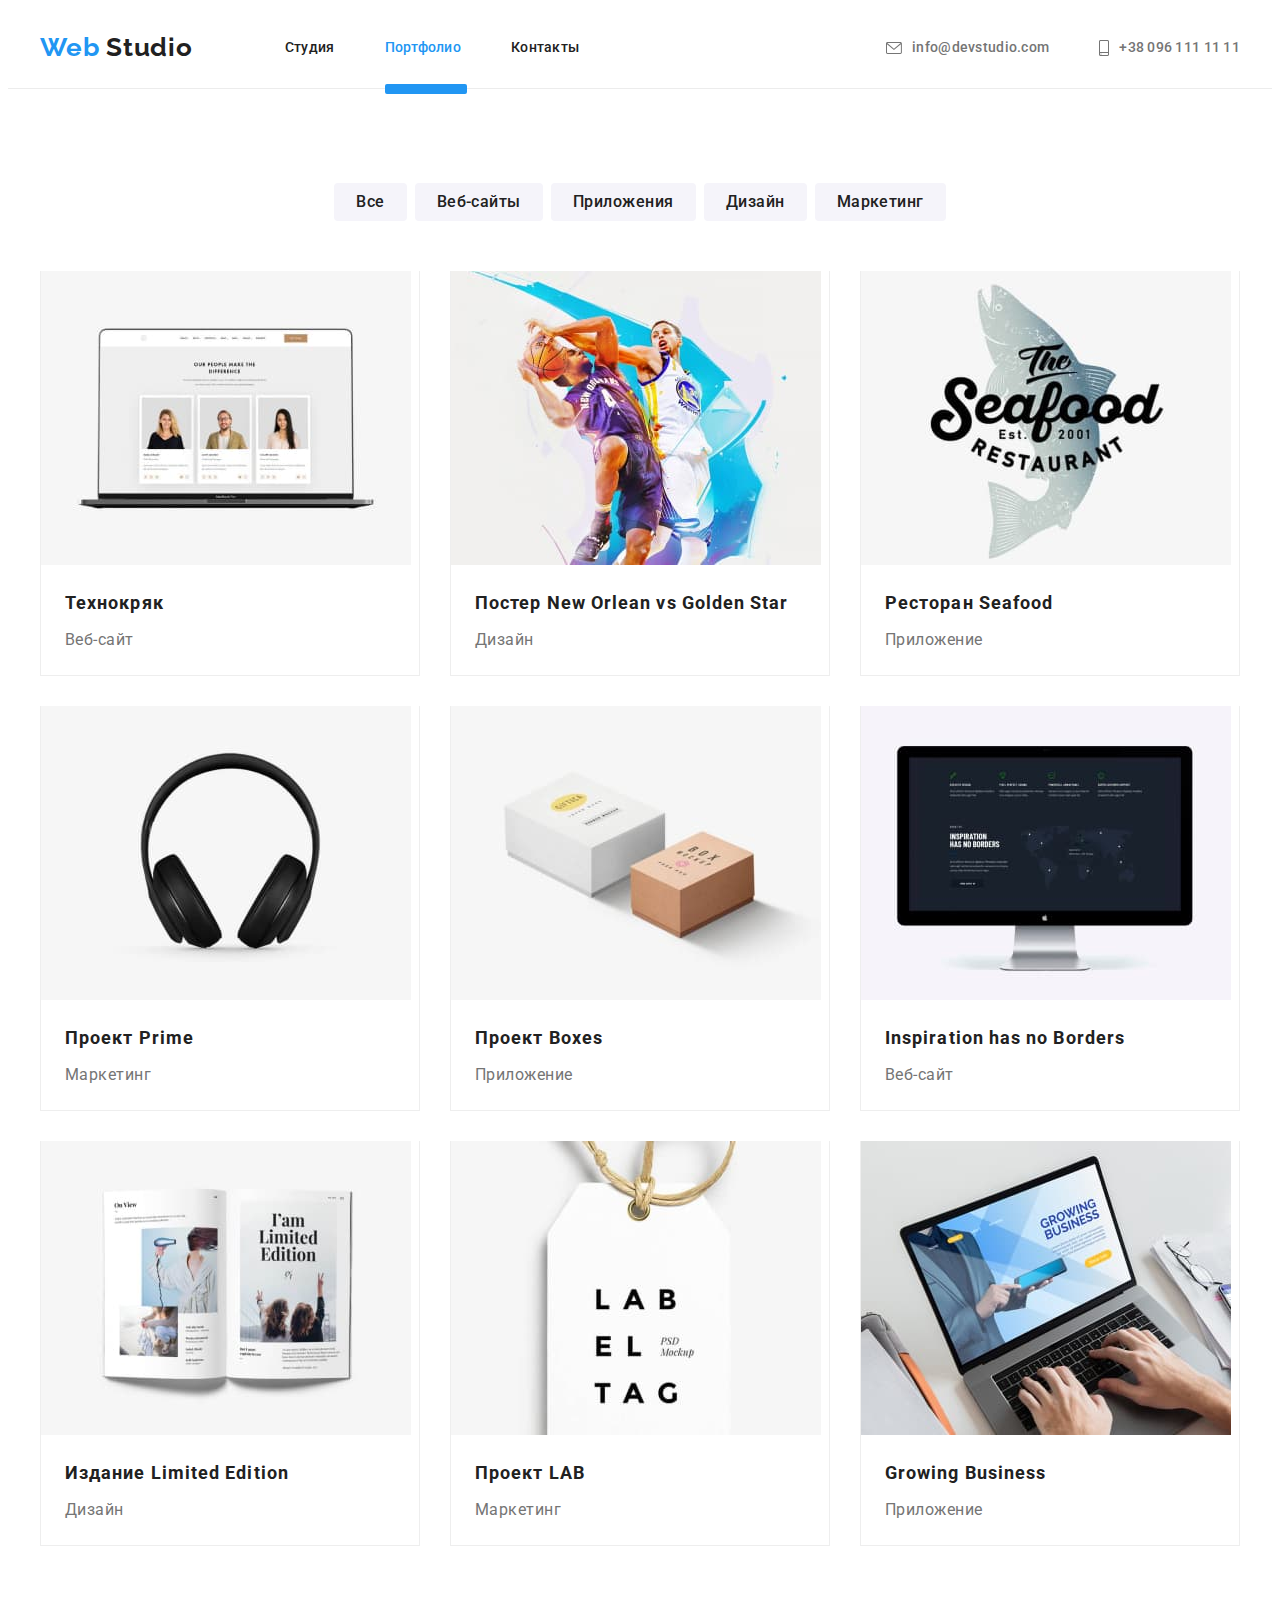
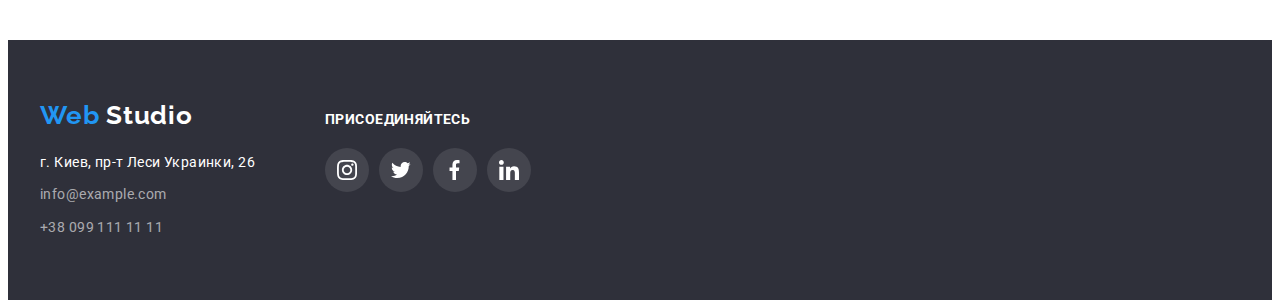
==== portfolio.html @ ba5e8aeb "Рефакторинг CSS-код с  применением SASS" ====
<!DOCTYPE html>
<html lang="ru">
	<head>
		<meta charset="UTF-8" />
		<meta http-equiv="X-UA-Compatible" content="IE=edge" />
		<meta name="viewport" content="width=device-width, initial-scale=1.0" />
		<title>Document</title>
		<link rel="preconnect" href="https://fonts.googleapis.com" />
		<link rel="preconnect" href="https://fonts.gstatic.com" crossorigin />
		<link
			href="https://fonts.googleapis.com/css2?family=Raleway:wght@700&family=Roboto:wght@400;500;700;900&display=swap"
			rel="stylesheet"
		/>
		<link
			rel="stylesheet"
			href="https://cdnjs.cloudflare.com/ajax/libs/modern-normalize/1.1.0/modern-normalize.min.css"
			integrity="sha512-wpPYUAdjBVSE4KJnH1VR1HeZfpl1ub8YT/NKx4PuQ5NmX2tKuGu6U/JRp5y+Y8XG2tV+wKQpNHVUX03MfMFn9Q=="
			crossorigin="anonymous"
			referrerpolicy="no-referrer"
		/>
		<link rel="stylesheet" href="./css/styles.css" />
		<link rel="stylesheet" href="./css/main.min.css" />
		<link rel="shortcut icon" href="#" />
	</head>

	<body class="page">
		<header class="header">
			<div class="container header-container">
				<nav class="navigation">
					<a class="logo link" href="./index.html" lang="en">
						<span class="accent">Web</span>
						Studio
					</a>
					<ul class="list nav-list">
						<li class="nav-list-item">
							<a class="link text-navigation" href="./index.html">Студия</a>
						</li>
						<li class="nav-list-item">
							<a class="link text-navigation current" href="./portfolio.html">Портфолио</a>
						</li>
						<li class="nav-list-item">
							<a class="link text-navigation" href="">Контакты</a>
						</li>
					</ul>
				</nav>
				<ul class="list-contacts">
					<li class="contacts-margin">
						<a class="contacts-link" href="mailto:info@devstudio.com">
							<svg class="header-icon" width="16px" height="12px">
								<use href="./images/icons.svg#mail"></use>
							</svg>
							info@devstudio.com
						</a>
					</li>
					<li class="contacts-margin">
						<a class="contacts-link" href="tel:+380961111111">
							<svg class="header-icon" width="10px" height="16px">
								<use href="./images/icons.svg#smartphone"></use>
							</svg>
							+38 096 111 11 11
						</a>
					</li>
				</ul>
			</div>
		</header>

		<main>
			<section class="section">
				<div class="container">
					<h1 class="primary-tittle visually-hidden">Примеры работ</h1>
					<ul class="list portfolio-button-list">
						<li class="portfolio-button-item">
							<button class="portfolio-button" type="button">Все</button>
						</li>
						<li class="portfolio-button-item">
							<button class="portfolio-button" type="button">Веб-сайты</button>
						</li>
						<li class="portfolio-button-item">
							<button class="portfolio-button" type="button">Приложения</button>
						</li>
						<li class="portfolio-button-item">
							<button class="portfolio-button" type="button">Дизайн</button>
						</li>
						<li class="portfolio-button-item">
							<button class="portfolio-button" type="button">Маркетинг</button>
						</li>
					</ul>

					<ul class="list portfolio-image">
						<li class="portfolio-image-list">
							<a class="portfolio-image-link" href="">
								<div class="container-img-overlay">
									<img src="./images/portfolioimg1.jpg" alt="Ноутбук с тремя фото" width="370" height="294" />
									<div class="overlay-portfolio">
										<p class="text-overlay">
											Ресурс предлагает комплексные предложения с разным уровнем функционала и сервисов. Все это
											позволит посетителю получить исчерпывающие сведения о компании или частном лице.
										</p>
									</div>
								</div>

								<div class="portfolio-image-background">
									<h2 class="portfolio-tittle">Технокряк</h2>
									<p class="portfolio-paragraph">Веб-сайт</p>
								</div>
							</a>
						</li>

						<li class="portfolio-image-list">
							<a class="portfolio-image-link" href="">
								<div class="container-img-overlay">
									<img src="./images/portfolioimg2.jpg" alt="Два баскетболиста" width="370" height="294" />
									<div class="overlay-portfolio">
										<p class="text-overlay">
											Ресурс предлагает комплексные предложения с разным уровнем функционала и сервисов. Все это
											позволит посетителю получить исчерпывающие сведения о компании или частном лице.
										</p>
									</div>
								</div>

								<div class="portfolio-image-background">
									<h2 class="portfolio-tittle">Постер New Orlean vs Golden Star</h2>
									<p class="portfolio-paragraph">Дизайн</p>
								</div>
							</a>
						</li>

						<li class="portfolio-image-list">
							<a class="portfolio-image-link" href="">
								<div class="container-img-overlay">
									<img src="./images/portfolioimg3.jpg" alt="Лого ресторана" width="370" height="294" />
									<div class="overlay-portfolio">
										<p class="text-overlay">
											Ресурс предлагает комплексные предложения с разным уровнем функционала и сервисов. Все это
											позволит посетителю получить исчерпывающие сведения о компании или частном лице.
										</p>
									</div>
								</div>

								<div class="portfolio-image-background">
									<h2 class="portfolio-tittle">Ресторан Seafood</h2>
									<p class="portfolio-paragraph">Приложение</p>
								</div>
							</a>
						</li>

						<li class="portfolio-image-list">
							<a class="portfolio-image-link" href="">
								<div class="container-img-overlay">
									<img src="./images/portfolioimg4.jpg" alt="Наушники" width="370" height="294" />
									<div class="overlay-portfolio">
										<p class="text-overlay">
											Ресурс предлагает комплексные предложения с разным уровнем функционала и сервисов. Все это
											позволит посетителю получить исчерпывающие сведения о компании или частном лице.
										</p>
									</div>
								</div>

								<div class="portfolio-image-background">
									<h2 class="portfolio-tittle">Проект Prime</h2>
									<p class="portfolio-paragraph">Маркетинг</p>
								</div>
							</a>
						</li>

						<li class="portfolio-image-list">
							<a class="portfolio-image-link" href="">
								<div class="container-img-overlay">
									<img src="./images/portfolioimg5.jpg" alt="Наушники" width="370" height="294" />
									<div class="overlay-portfolio">
										<p class="text-overlay">
											Ресурс предлагает комплексные предложения с разным уровнем функционала и сервисов. Все это
											позволит посетителю получить исчерпывающие сведения о компании или частном лице.
										</p>
									</div>
								</div>
								<div class="portfolio-image-background">
									<h2 class="portfolio-tittle">Проект Boxes</h2>
									<p class="portfolio-paragraph">Приложение</p>
								</div>
							</a>
						</li>

						<li class="portfolio-image-list">
							<a class="portfolio-image-link" href="">
								<div class="container-img-overlay">
									<img src="./images/portfolioimg6.jpg" alt="Наушники" width="370" height="294" />
									<div class="overlay-portfolio">
										<p class="text-overlay">
											Ресурс предлагает комплексные предложения с разным уровнем функционала и сервисов. Все это
											позволит посетителю получить исчерпывающие сведения о компании или частном лице.
										</p>
									</div>
								</div>
								<div class="portfolio-image-background">
									<h2 class="portfolio-tittle">Inspiration has no Borders</h2>
									<p class="portfolio-paragraph">Веб-сайт</p>
								</div>
							</a>
						</li>

						<li class="portfolio-image-list">
							<a class="portfolio-image-link" href="">
								<div class="container-img-overlay">
									<img src="./images/portfolioimg7.jpg" alt="Наушники" width="370" height="294" />
									<div class="overlay-portfolio">
										<p class="text-overlay">
											Ресурс предлагает комплексные предложения с разным уровнем функционала и сервисов. Все это
											позволит посетителю получить исчерпывающие сведения о компании или частном лице.
										</p>
									</div>
								</div>
								<div class="portfolio-image-background">
									<h2 class="portfolio-tittle">Издание Limited Edition</h2>
									<p class="portfolio-paragraph">Дизайн</p>
								</div>
							</a>
						</li>

						<li class="portfolio-image-list">
							<a class="portfolio-image-link" href="">
								<div class="container-img-overlay">
									<img src="./images/portfolioimg8.jpg" alt="Наушники" width="370" height="294" />
									<div class="overlay-portfolio">
										<p class="text-overlay">
											Ресурс предлагает комплексные предложения с разным уровнем функционала и сервисов. Все это
											позволит посетителю получить исчерпывающие сведения о компании или частном лице.
										</p>
									</div>
								</div>
								<div class="portfolio-image-background">
									<h2 class="portfolio-tittle">Проект LAB</h2>
									<p class="portfolio-paragraph">Маркетинг</p>
								</div>
							</a>
						</li>

						<li class="portfolio-image-list">
							<a class="portfolio-image-link" href="">
								<div class="container-img-overlay">
									<img src="./images/portfolioimg9.jpg" alt="Наушники" width="370" height="294" />
									<div class="overlay-portfolio">
										<p class="text-overlay">
											Ресурс предлагает комплексные предложения с разным уровнем функционала и сервисов. Все это
											позволит посетителю получить исчерпывающие сведения о компании или частном лице.
										</p>
									</div>
								</div>
								<div class="portfolio-image-background">
									<h2 class="portfolio-tittle">Growing Business</h2>
									<p class="portfolio-paragraph">Приложение</p>
								</div>
							</a>
						</li>
					</ul>
				</div>
			</section>
		</main>

		<footer class="footer">
			<div class="container footer-wrapper">
				<div>
					<a class="footer-logo link" href="./index.html" lang="en">
						<span class="accent">Web</span>
						<span class="logo-accent">Studio</span>
					</a>
					<address class="address">
						<ul class="list">
							<li class="footer-text-margin">
								<a
									class="footer-text"
									href="https://goo.gl/maps/CnC2TCS1E6ZWtg9c6"
									target="_blank"
									rel="noreferrer noopener"
								>
									г. Киев, пр-т Леси Украинки, 26
								</a>
							</li>
							<li class="footer-text-margin">
								<a class="footer-text footer-contacts" href="mailto:info@example.com">info@example.com</a>
							</li>
							<li class="footer-text-margin">
								<a class="footer-text footer-contacts" href="tel:+380991111111">+38 099 111 11 11</a>
							</li>
						</ul>
					</address>
				</div>
				<div class="footer-social-container">
					<h3 class="secondary-tittle">присоединяйтесь</h3>
					<ul class="footer-social-list">
						<li class="social-list-item">
							<a class="social-list-link" href="https://www.instagram.com/" target="_blank">
								<svg class="social-list-icon" width="20" height="20">
									<use href="./images/icons.svg#instagram"></use>
								</svg>
							</a>
						</li>
						<li class="social-list-item">
							<a class="social-list-link" href="https://twitter.com" target="_blank">
								<svg class="social-list-icon" width="20" height="20">
									<use href="./images/icons.svg#twitter"></use>
								</svg>
							</a>
						</li>
						<li class="social-list-item">
							<a class="social-list-link" href="https://www.facebook.com">
								<svg class="social-list-icon" width="20" height="20">
									<use href="./images/icons.svg#facebook"></use>
								</svg>
							</a>
						</li>
						<li class="social-list-item">
							<a class="social-list-link" href="https://www.linkedin.com">
								<svg class="social-list-icon" width="20" height="20">
									<use href="./images/icons.svg#linkedin"></use>
								</svg>
							</a>
						</li>
					</ul>
				</div>
			</div>
		</footer>
	</body>
</html>
---- css/styles.css ----
/*==============STUDIO PAGE==============*/
/* text and list properties */






/*==============BODY CSS==============*/

/*==============HEADER CSS==============*/




/*==============MAIN CSS==============*/

/*==============HERO SECTION==============*/



/*==============COMPANY ADVANTAGES/WORK EXAMPLES SECTION==============*/


/*==============SECTION TEAM==============*/



/*==============CLIENTS SECTION==============*/

/*==============FOOTER SECTION==============*/




/*==============PORTFOLIO CSS==============*/
---- css/main.min.css ----
:root{--primary-page-color: #ffffff;--primary-text-color: #757575;--secondary-text-color: #212121;--accent-page-color: #2196f3;--hero-background-color: #c4c4c4;--hero-gradient-color: rgba(47, 48, 58, 0.4);--team-section-color: #f5f4fa;--background-button-color: #188ce8;--portfolio-border-color: #eeeeee;--header-border-color: #ececec;--hero-footer-color: #2f303a;--social-icon-color: #afb1b8;--background-social-icon: rgba(255, 255, 255, 0.1);--footer-contacts-color: rgba(255, 255, 255, 0.6);--first-card-shadow: rgba(0, 0, 0, 0.12);--second-card-shadow: rgba(0, 0, 0, 0.14);--third-card-shadow: rgba(0, 0, 0, 0.2);--main-cubic-bezier: cubic-bezier(0.4, 0, 0.2, 1)}.main-tittle{margin-left:auto;margin-right:auto;width:696px;font-weight:900;font-size:44px;line-height:1.36;text-align:center;letter-spacing:0.06em;text-transform:uppercase;color:var(--primary-page-color);margin-bottom:30px}.primary-tittle{margin-bottom:50px;font-weight:700;font-size:36px;line-height:1.16;text-align:center;letter-spacing:0.03em;color:var(--secondary-text-color)}.secondary-tittle{margin-bottom:10px;font-weight:700;font-size:14px;line-height:1.14;letter-spacing:0.03em;text-transform:uppercase;color:var(--secondary-text-color)}.text{width:270px;font-size:14px;line-height:1.71;letter-spacing:0.03em}.portfolio-tittle{margin-bottom:4px;font-weight:700;font-size:18px;line-height:2;letter-spacing:0.06em;color:var(--secondary-text-color)}.portfolio-paragraph{font-size:16px;line-height:1.87;letter-spacing:0.03em;color:var(--primary-text-color)}.visually-hidden{position:absolute;width:1px;height:1px;margin:-1px;border:0;padding:0;white-space:nowrap;clip-path:inset(100%);clip:rect(0 0 0 0);overflow:hidden}h1,h2,h3,p{margin-top:0;margin-bottom:0}ul,ol{margin-top:0;margin-bottom:0;padding-left:0;list-style:none}img{display:block;max-width:100%;height:auto}.list{list-style-type:none}.link{text-decoration:none}.page{color:var(--primary-text-color);font-family:"Roboto", sans-serif;background:var(--primary-page-color)}.section{padding-top:94px;padding-bottom:94px}.address{font-style:normal}.container{width:1200px;padding-left:15px;padding-right:15px;margin-left:auto;margin-right:auto}.header{border-bottom:1px solid var(--header-border-color)}.header-container{display:flex;align-items:center;font-weight:500;font-size:14px;line-height:1.14;letter-spacing:0.02em;text-decoration:none}.navigation{display:flex;align-items:center}.text-navigation{color:var(--secondary-text-color);transition-property:color;transition-duration:250ms;transition-timing-function:var(--main-cubic-bezier)}.text-navigation:hover,.text-navigation:focus{color:var(--accent-page-color)}.text-navigation.current{color:var(--accent-page-color)}.list-contacts{display:flex;margin-left:auto}.contacts-margin:not(:last-child){margin-right:50px}.nav-list{display:flex;align-items:center}.nav-list-item:not(:last-child){margin-right:50px}.nav-list-item{position:relative}.nav-list .current::after{position:absolute;bottom:0;left:0;content:"";width:100%;height:4px;top:44.4px;border-radius:2px;background-color:#2196f3;border-style:solid}.contacts-link{display:flex;align-items:center;font-family:inherit;color:var(--primary-text-color);text-decoration:none;transition-property:color;transition-duration:250ms;transition-timing-function:var(--main-cubic-bezier)}.contacts-link:focus,.contacts-link:hover{color:var(--accent-page-color)}.header-icon{fill:var(--primary-text-color);margin-right:10px;cursor:pointer;transition-property:fill;transition-duration:250ms;transition-timing-function:var(--main-cubic-bezier)}.contacts-link:focus .header-icon,.contacts-link:hover .header-icon{fill:var(--accent-page-color)}.logo{padding-top:24px;padding-bottom:25px;font-family:Raleway;font-weight:700;font-size:26px;line-height:1.19;letter-spacing:0.03em;margin-right:92px;color:var(--secondary-text-color)}.accent{color:var(--accent-page-color)}.footer-logo{display:block;margin-bottom:20px;font-family:Raleway;font-weight:700;font-size:26px;line-height:1.19;letter-spacing:0.03em}.logo-accent{color:var(--primary-page-color)}.hero{max-width:1600px;margin-left:auto;margin-right:auto;background-color:var(--h1ero-footer-color);padding-top:200px;padding-bottom:200px;text-align:center}.overlay{background-image:linear-gradient(rgba(47,48,58,0.4), rgba(47,48,58,0.4)),url(../images/bg-hero.jpg);background-color:var(--hero-background-color);background-size:cover;background-repeat:no-repeat;background-position:center}.button{min-width:200px;padding:10px 22px;font-family:inherit;font-weight:700;font-size:16px;line-height:1.87;text-align:center;letter-spacing:0.06em;color:var(--primary-page-color);background:var(--accent-page-color);cursor:pointer;border-radius:4px;border:transparent;transition:color 250ms var(--main-cubic-bezier),background 250ms var(--main-cubic-bezier)}.backdrop-modal{position:fixed;top:0;left:0;width:100vw;height:100vh;background:rgba(0,0,0,0.2);transition:opacity 250ms var(--main-cubic-bezier),visibility 250ms var(--main-cubic-bezier),transform 250ms var(--main-cubic-bezier)}.backdrop-modal.is-hidden{opacity:0;visibility:hidden;pointer-events:none;transform:scale(1.25)}.modal{position:absolute;top:50%;left:50%;padding:40px;transform:translate(-50%, -50%) scale(1);width:528px;height:580px;background:var(--primary-page-color);box-shadow:0px 1px 3px rgba(0,0,0,0.12),0px 1px 1px rgba(0,0,0,0.14),0px 2px 1px rgba(0,0,0,0.2);border-radius:4px}.modal-btn-close{position:absolute;top:8px;right:8px;width:30px;height:30px;display:flex;justify-content:center;align-items:center;padding:0;border-radius:50%;background:var(--primary-page-color);border:1px solid rgba(0,0,0,0.1);cursor:pointer}.modal-btn-close:focus,.modal-btn-close:hover{fill:var(--accent-page-color)}.tittle-modal-form{font-weight:700;font-size:20px;line-height:23px;letter-spacing:0.03em;color:#212121}.modal-form-label{display:block;margin-top:10px;font-size:12px;width:100%;line-height:1.16;letter-spacing:0.01em;color:#757575}.modal-form-label:first-of-type{margin-top:12px}.modal-form-input{width:100%;height:40px;padding-left:42px;border:1px solid rgba(33,33,33,0.2);box-sizing:border-box;border-radius:4px;cursor:pointer;transition:border-color 250ms var(--main-cubic-bezier)}.modal-form-input:focus,.modal-form-input:hover{outline:none;border-color:var(--accent-page-color)}.modal-form-input:focus+.modal-icons,.modal-form-input:hover+.modal-icons{fill:var(--accent-page-color)}.modal-textarea{display:block;width:100%;height:120px;margin-top:4px;padding:16px 12px;border:1px solid rgba(33,33,33,0.2);box-sizing:border-box;border-radius:4px;resize:none;transition:border-color 250ms var(--main-cubic-bezier),color 250ms var(--main-cubic-bezier)}.modal-textarea:focus,.modal-textarea:hover{border-color:var(--accent-page-color)}.modal-textarea:focus::placeholder,.modal-textarea:hover::placeholder{color:var(--accent-page-color)}.modal-checkbox-wrapper{width:100%;margin-top:25px}.modal-checkbox{-webkit-appearance:none;-moz-appearance:none;appearance:none;position:absolute}.modal-checkbox-label{display:flex;justify-content:center;align-items:center;font-size:14px}.checkbox-icon{display:inline-block;content:'';width:16px;height:15px;border:2px solid var(--secondary-text-color);cursor:pointer;margin-right:8px;border-radius:2px}.modal-checkbox:checked+.checkbox-icon{background-position:center;background-image:url(../images/icon-check2.svg);background-repeat:no-repeat;background-color:var(--accent-page-color);border-color:var(--accent-page-color)}.button:hover{color:var(--primary-page-color);background:var(--background-button-color)}.modal-form .button{display:block;margin-top:30px;margin-left:auto;margin-right:auto}.modal-icons-wrapper{position:relative;margin-top:4px}.modal-icons{position:absolute;top:50%;left:12px;transform:translateY(-50%);transition:fill 250ms var(--main-cubic-bezier)}.advantages-icons{width:70px;height:70px}.advantages-icon-box{width:270px;height:120px;display:flex;align-items:center;justify-content:center;margin-bottom:30px;background-color:var(--team-section-color);border-radius:4px}.company-advantages{display:flex;align-items:center}.advantages:not(:last-child){margin-right:30px}.section-advantages{padding-top:0px}.image-company{display:flex}.image-item:not(:last-child){margin-right:30px}.wrapper-company-item{position:relative}.image-company-text{position:absolute;bottom:0;left:0;height:70px;width:100%;display:flex;justify-content:center;align-items:center;background:rgba(47,48,58,0.8)}.image-company-text p{font-weight:700;font-size:14px;line-height:1.14;text-align:center;letter-spacing:0.03em;text-transform:uppercase;color:var(--primary-page-color)}.section-team{background-color:var(--team-section-color)}.team-initials{font-weight:500;font-size:16px;line-height:1.18;text-align:center;letter-spacing:0.03em;color:var(--secondary-text-color)}.team-card{padding-top:30px;padding-bottom:30px}.сard-background{background:var(--primary-page-color);box-shadow:0px 1px 3px var(--first-card-shadow),0px 1px 1px var(--second-card-shadow),0px 2px 1px var(--third-card-shadow);border-radius:0px 0px 4px 4px}.team-position{margin-top:10px;font-size:16px;line-height:1.18;text-align:center;letter-spacing:0.03em;margin-bottom:16px}.social-list{display:flex;align-items:center;justify-content:center}.social-list-icon{fill:var(--social-icon-color);transition-property:fill;transition-duration:250ms;transition-timing-function:var(--main-cubic-bezier)}.social-list-item:not(:last-child){margin-right:10px}.social-list-link{display:flex;align-items:center;justify-content:center;width:44px;height:44px;border-radius:50%;transition-property:background-color;transition-duration:250ms;transition-timing-function:var(--main-cubic-bezier)}.social-list-link:focus,.social-list-link:hover{background-color:var(--accent-page-color)}.social-list-link:focus .social-list-icon,.social-list-link:hover .social-list-icon{fill:var(--primary-page-color)}.clients{display:flex}.clients-list{width:170px;height:92px}.clients-list:not(:last-child){margin-right:30px}.clients-icon{width:106px;height:60px;fill:var(--social-icon-color);transition-property:fill;transition-duration:250ms;transition-timing-function:var(--main-cubic-bezier)}.clients-link{width:100%;height:100%;display:flex;align-items:center;justify-content:center;border:1px solid var(--social-icon-color);border-radius:4px;transition-property:color;transition-duration:250ms;transition-timing-function:var(--main-cubic-bezier)}.clients-link:hover,.clients-link:focus{border:1px solid var(--accent-page-color)}.clients-link:hover .clients-icon,.clients-link:focus .clients-icon{fill:var(--accent-page-color)}.footer{background-color:var(--hero-footer-color);padding-top:60px;padding-bottom:60px}.footer-text{font-family:inherit;font-size:14px;line-height:1.71;letter-spacing:0.03em;color:var(--primary-page-color);text-decoration:none;transition-property:color;transition-duration:250ms;transition-timing-function:var(--main-cubic-bezier)}.footer-contacts{color:var(--footer-contacts-color)}.footer-text:hover,.footer-text:focus{color:var(--accent-page-color)}.footer-text-margin:not(:last-child){margin-bottom:9px}.footer-wrapper{display:flex;align-items:baseline}.footer-contacts-wrapper{display:flex;flex-direction:column;flex-grow:1}.footer-social-container{margin-left:70px}.footer-social-container .secondary-tittle{margin-bottom:20px}.footer-social-list{display:flex;align-items:center}.footer-social-container .secondary-tittle{color:var(--primary-page-color)}.footer-social-container .social-list-icon{fill:var(--primary-page-color)}.footer-social-container .social-list-link{background-color:var(--background-social-icon)}.footer-social-container .social-list-link:hover,.footer-social-container .social-list-link:focus{background-color:var(--accent-page-color)}.footer-social-container .social-list-link:hover .social-list-icon,.footer-social-container .social-list-link:focus .social-list-icon{fill:var(--primary-page-color)}.newsletter-wrapper{width:570px;margin-left:93px}.newsletter-wrapper-item{display:flex;align-items:center}.newsletter-wrapper-item .button{display:flex;justify-content:center;align-items:center;height:50px}.newsletter{width:358px;height:50px;margin-right:12px;padding-left:12px;background-color:var(--hero-footer-color);color:var(--primary-page-color);border:1px solid rgba(255,255,255,0.3);box-sizing:border-box;filter:drop-shadow(0px 4px 4px rgba(0,0,0,0.15));border-radius:4px}.newsletter:placeholder-shown{font-size:16px;line-height:1.25;color:var(--footer-contacts-color)}.newsletter-wrapper .secondary-tittle{color:var(--primary-page-color)}.newsletter-icon-wrapper{display:flex;align-items:center;margin-left:10px}.portfolio-button{padding:6px 22px;font-family:inherit;font-weight:500;font-size:16px;line-height:1.62;text-align:center;letter-spacing:0.03em;color:var(--secondary-text-color);background-color:var(--team-section-color);cursor:pointer;border-radius:4px;border:transparent;transition-property:color, background, box-shadow;transition-duration:250ms;transition-timing-function:var(--main-cubic-bezier)}.portfolio-button-item:not(:last-child){margin-right:8px}.portfolio-button:hover,.portfolio-button:focus{color:var(--primary-page-color);background:var(--accent-page-color);box-shadow:0px 3px 1px rgba(0,0,0,0.1),0px 1px 2px rgba(0,0,0,0.08),0px 2px 2px rgba(0,0,0,0.12)}.portfolio-button-list{display:flex;justify-content:center;margin-bottom:50px}.portfolio-image{display:flex;flex-wrap:wrap;margin-left:-30px;margin-top:-30px}.portfolio-image-list{flex-basis:calc((100% - 90px) / 3);margin-left:30px;margin-top:30px;border:1px solid var(--portfolio-border-color);border-top:none;background:var(--primary-page-color);box-sizing:border-box}.portfolio-image-link{position:relative;display:block;text-decoration:none;transition-property:box-shadow;transition-duration:250ms;transition-timing-function:var(--main-cubic-bezier)}.portfolio-image-link:hover,.portfolio-image-link:focus{box-shadow:0px 1px 1px rgba(0,0,0,0.12),0px 4px 4px rgba(0,0,0,0.06),1px 4px 6px rgba(0,0,0,0.16)}.portfolio-image-background{padding:20px 24px}.container-img-overlay{position:relative;overflow:hidden}.overlay-portfolio{position:absolute;top:0;left:0;width:100%;height:100%;background-color:rgba(33,150,243,0.9);transform:translateY(100%);transition:transform 250ms var(--main-cubic-bezier),overflow 250ms var(--main-cubic-bezier)}.text-overlay{padding-left:24px;padding-top:63px;font-size:18px;font-weight:400;line-height:28px;letter-spacing:0.03em;color:#fff}.portfolio-image-link:hover .overlay-portfolio,.portfolio-image-link:focus .overlay-portfolio{transform:translateY(0);overflow:visible}
/*# sourceMappingURL=main.min.css.map */
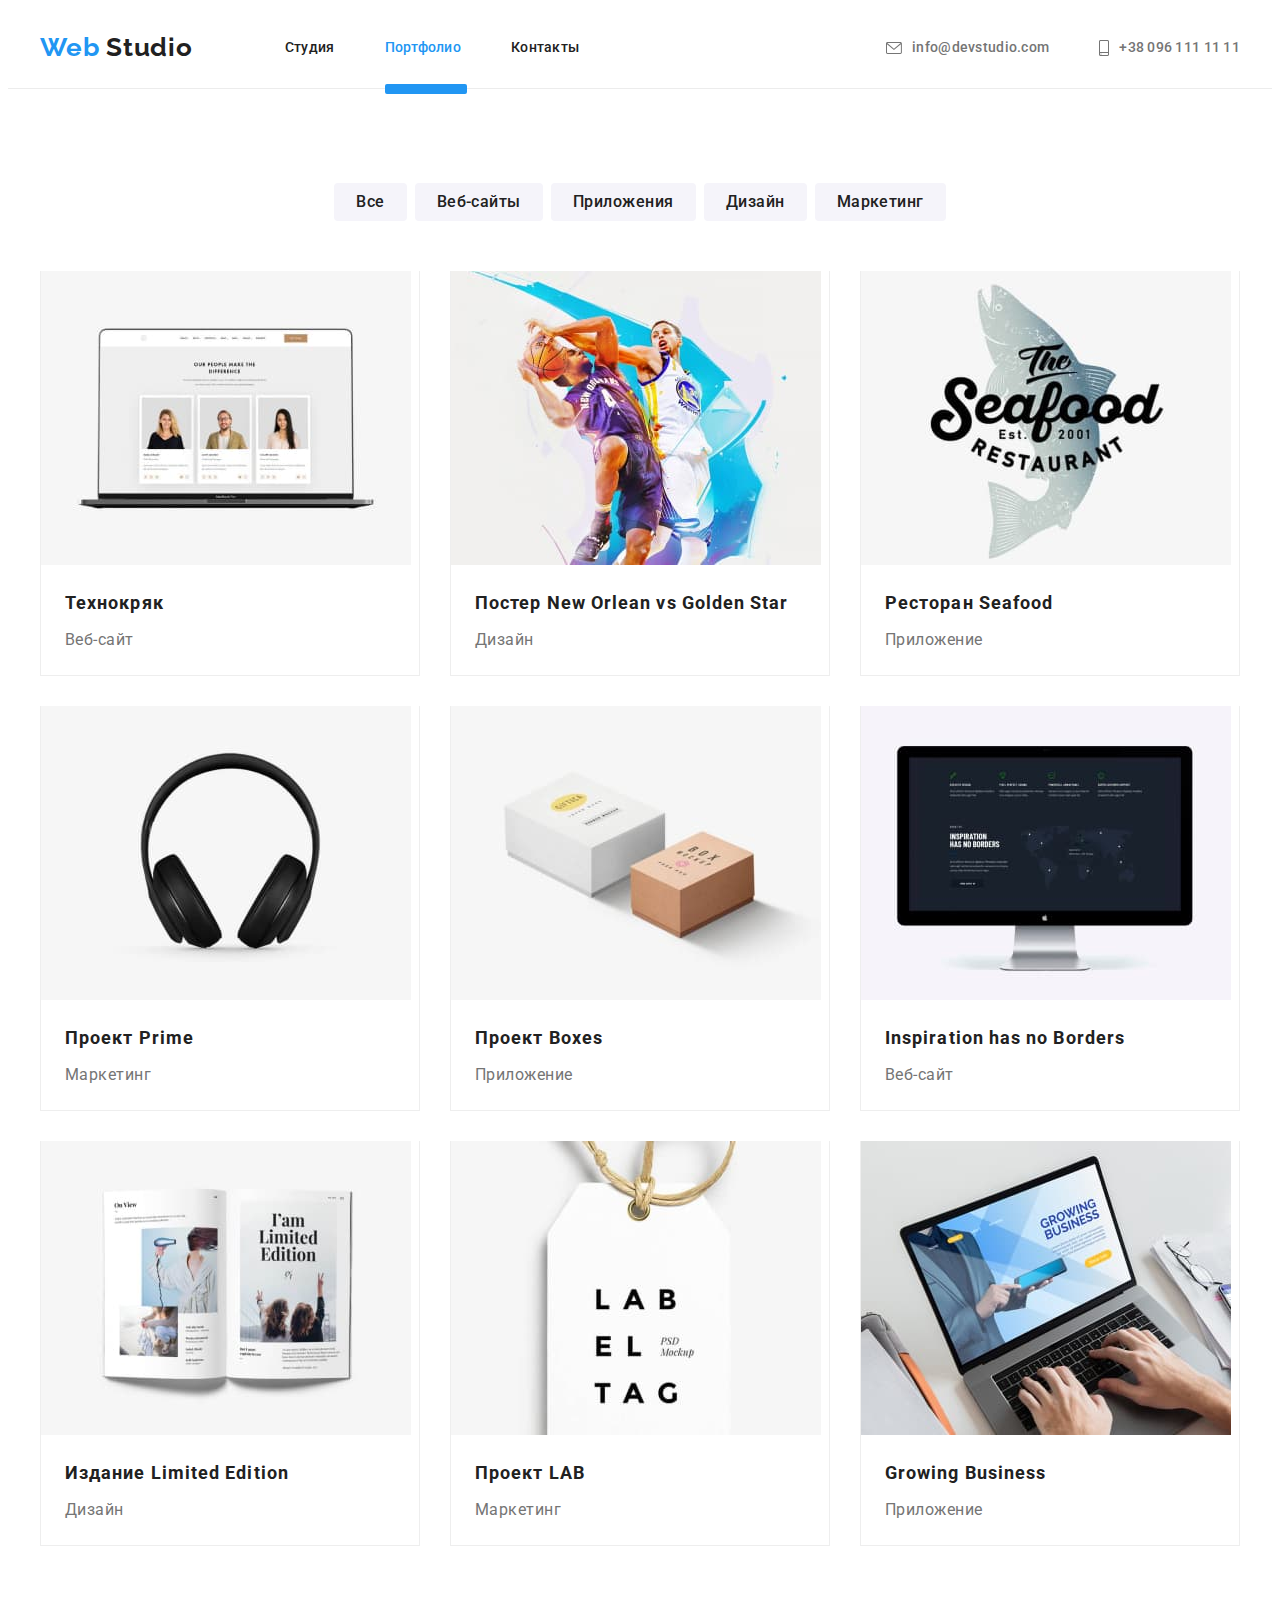
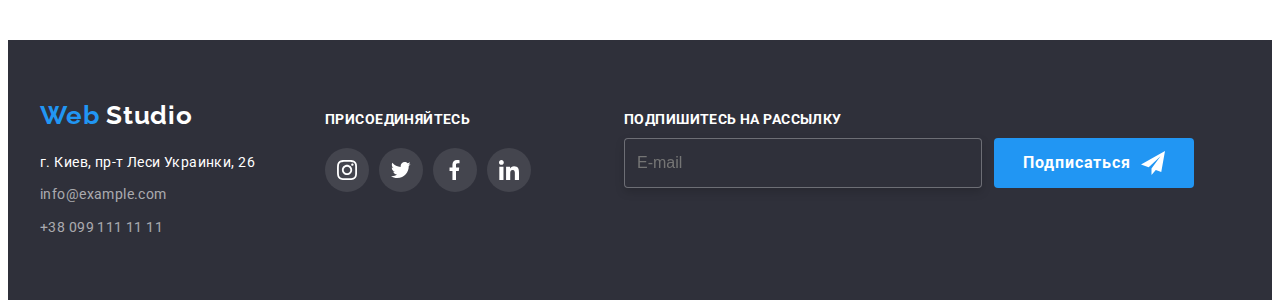
==== commit 1de685e0: "Добавляет компонент подшитесь в портфолио" ====
--- a/portfolio.html
+++ b/portfolio.html
@@ -318,6 +318,19 @@
 						</li>
 					</ul>
 				</div>
+        <div class="newsletter-wrapper">
+					<h3 class="secondary-tittle">Подпишитесь на рассылку</h2>
+						<div class="newsletter-wrapper-item">
+							<input class="newsletter" name="user-mail-newsletter" placeholder="E-mail">
+							<button type="submit" class="button btn-hover">Подписаться
+							<span class="newsletter-icon-wrapper">
+								<svg class="newsletter-icon" width="24" height="24">
+									<use href="./images/icons.svg#icon-send"></use>
+								</svg>
+							</span>
+						</button>
+						</div>
+				</div>
 			</div>
 		</footer>
 	</body>
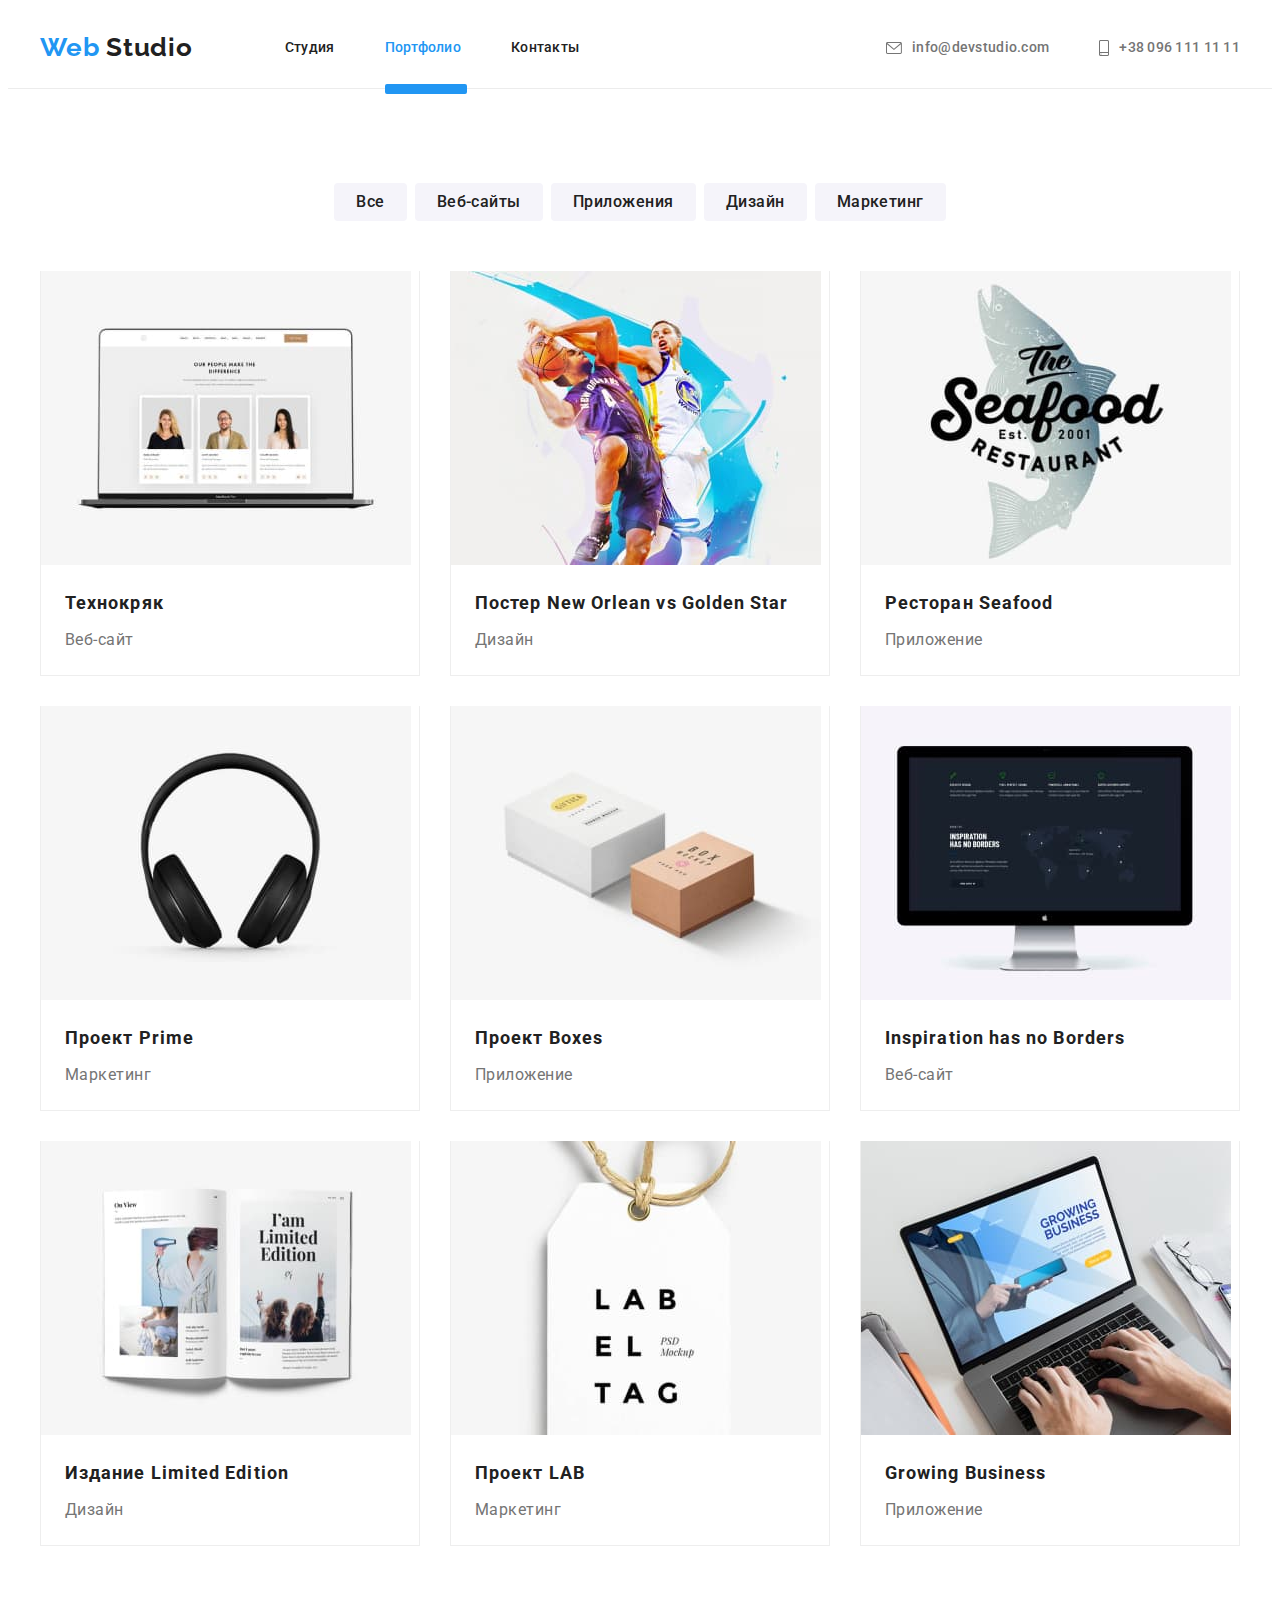
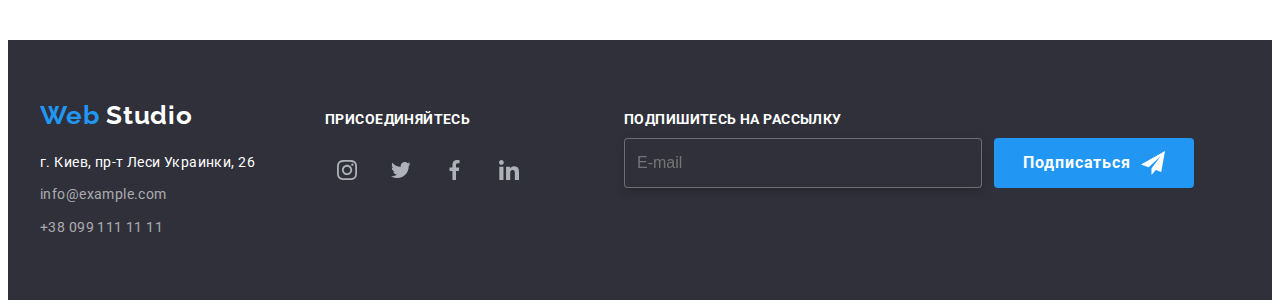
==== commit 2bf13c66: "Рефакторинг секції команди" ====
--- a/portfolio.html
+++ b/portfolio.html
@@ -18,7 +18,6 @@
 			crossorigin="anonymous"
 			referrerpolicy="no-referrer"
 		/>
-		<link rel="stylesheet" href="./css/styles.css" />
 		<link rel="stylesheet" href="./css/main.min.css" />
 		<link rel="shortcut icon" href="#" />
 	</head>
@@ -28,33 +27,33 @@
 			<div class="container header-container">
 				<nav class="navigation">
 					<a class="logo link" href="./index.html" lang="en">
-						<span class="accent">Web</span>
+						<span class="logo-main_accent">Web</span>
 						Studio
 					</a>
 					<ul class="list nav-list">
-						<li class="nav-list-item">
-							<a class="link text-navigation" href="./index.html">Студия</a>
-						</li>
-						<li class="nav-list-item">
-							<a class="link text-navigation current" href="./portfolio.html">Портфолио</a>
-						</li>
-						<li class="nav-list-item">
-							<a class="link text-navigation" href="">Контакты</a>
+						<li class="nav-list__item">
+							<a class="link nav-list__text" href="./index.html">Студия</a>
+						</li>
+						<li class="nav-list__item">
+							<a class="link nav-list__text current" href="./portfolio.html">Портфолио</a>
+						</li>
+						<li class="nav-list__item">
+							<a class="link nav-list__text" href="">Контакты</a>
 						</li>
 					</ul>
 				</nav>
-				<ul class="list-contacts">
-					<li class="contacts-margin">
-						<a class="contacts-link" href="mailto:info@devstudio.com">
-							<svg class="header-icon" width="16px" height="12px">
+				<ul class="contacts">
+					<li class="contacts__list">
+						<a class="contacts__link" href="mailto:info@devstudio.com">
+							<svg class="contacts__icon" width="16px" height="12px">
 								<use href="./images/icons.svg#mail"></use>
 							</svg>
 							info@devstudio.com
 						</a>
 					</li>
-					<li class="contacts-margin">
-						<a class="contacts-link" href="tel:+380961111111">
-							<svg class="header-icon" width="10px" height="16px">
+					<li class="contacts__list">
+						<a class="contacts__link" href="tel:+380961111111">
+							<svg class="contacts__icon" width="10px" height="16px">
 								<use href="./images/icons.svg#smartphone"></use>
 							</svg>
 							+38 096 111 11 11
@@ -261,8 +260,8 @@
 			<div class="container footer-wrapper">
 				<div>
 					<a class="footer-logo link" href="./index.html" lang="en">
-						<span class="accent">Web</span>
-						<span class="logo-accent">Studio</span>
+						<span class="logo-main_accent">Web</span>
+						<span class="logo-footer_accent">Studio</span>
 					</a>
 					<address class="address">
 						<ul class="list">
@@ -288,30 +287,30 @@
 				<div class="footer-social-container">
 					<h3 class="secondary-tittle">присоединяйтесь</h3>
 					<ul class="footer-social-list">
-						<li class="social-list-item">
-							<a class="social-list-link" href="https://www.instagram.com/" target="_blank">
-								<svg class="social-list-icon" width="20" height="20">
+						<li class="social-list__item">
+							<a class="social-list__link" href="https://www.instagram.com/" target="_blank">
+								<svg class="social-list__icon" width="20" height="20">
 									<use href="./images/icons.svg#instagram"></use>
 								</svg>
 							</a>
 						</li>
-						<li class="social-list-item">
-							<a class="social-list-link" href="https://twitter.com" target="_blank">
-								<svg class="social-list-icon" width="20" height="20">
+						<li class="social-list__item">
+							<a class="social-list__link" href="https://twitter.com" target="_blank">
+								<svg class="social-list__icon" width="20" height="20">
 									<use href="./images/icons.svg#twitter"></use>
 								</svg>
 							</a>
 						</li>
-						<li class="social-list-item">
-							<a class="social-list-link" href="https://www.facebook.com">
-								<svg class="social-list-icon" width="20" height="20">
+						<li class="social-list__item">
+							<a class="social-list__link" href="https://www.facebook.com">
+								<svg class="social-list__icon" width="20" height="20">
 									<use href="./images/icons.svg#facebook"></use>
 								</svg>
 							</a>
 						</li>
-						<li class="social-list-item">
-							<a class="social-list-link" href="https://www.linkedin.com">
-								<svg class="social-list-icon" width="20" height="20">
+						<li class="social-list__item">
+							<a class="social-list__link" href="https://www.linkedin.com">
+								<svg class="social-list__icon" width="20" height="20">
 									<use href="./images/icons.svg#linkedin"></use>
 								</svg>
 							</a>
@@ -322,7 +321,7 @@
 					<h3 class="secondary-tittle">Подпишитесь на рассылку</h2>
 						<div class="newsletter-wrapper-item">
 							<input class="newsletter" name="user-mail-newsletter" placeholder="E-mail">
-							<button type="submit" class="button btn-hover">Подписаться
+							<button type="submit" class="button">Подписаться
 							<span class="newsletter-icon-wrapper">
 								<svg class="newsletter-icon" width="24" height="24">
 									<use href="./images/icons.svg#icon-send"></use>
--- a/css/main.min.css
+++ b/css/main.min.css
@@ -1,2 +1,2 @@
-:root{--primary-page-color: #ffffff;--primary-text-color: #757575;--secondary-text-color: #212121;--accent-page-color: #2196f3;--hero-background-color: #c4c4c4;--hero-gradient-color: rgba(47, 48, 58, 0.4);--team-section-color: #f5f4fa;--background-button-color: #188ce8;--portfolio-border-color: #eeeeee;--header-border-color: #ececec;--hero-footer-color: #2f303a;--social-icon-color: #afb1b8;--background-social-icon: rgba(255, 255, 255, 0.1);--footer-contacts-color: rgba(255, 255, 255, 0.6);--first-card-shadow: rgba(0, 0, 0, 0.12);--second-card-shadow: rgba(0, 0, 0, 0.14);--third-card-shadow: rgba(0, 0, 0, 0.2);--main-cubic-bezier: cubic-bezier(0.4, 0, 0.2, 1)}.main-tittle{margin-left:auto;margin-right:auto;width:696px;font-weight:900;font-size:44px;line-height:1.36;text-align:center;letter-spacing:0.06em;text-transform:uppercase;color:var(--primary-page-color);margin-bottom:30px}.primary-tittle{margin-bottom:50px;font-weight:700;font-size:36px;line-height:1.16;text-align:center;letter-spacing:0.03em;color:var(--secondary-text-color)}.secondary-tittle{margin-bottom:10px;font-weight:700;font-size:14px;line-height:1.14;letter-spacing:0.03em;text-transform:uppercase;color:var(--secondary-text-color)}.text{width:270px;font-size:14px;line-height:1.71;letter-spacing:0.03em}.portfolio-tittle{margin-bottom:4px;font-weight:700;font-size:18px;line-height:2;letter-spacing:0.06em;color:var(--secondary-text-color)}.portfolio-paragraph{font-size:16px;line-height:1.87;letter-spacing:0.03em;color:var(--primary-text-color)}.visually-hidden{position:absolute;width:1px;height:1px;margin:-1px;border:0;padding:0;white-space:nowrap;clip-path:inset(100%);clip:rect(0 0 0 0);overflow:hidden}h1,h2,h3,p{margin-top:0;margin-bottom:0}ul,ol{margin-top:0;margin-bottom:0;padding-left:0;list-style:none}img{display:block;max-width:100%;height:auto}.list{list-style-type:none}.link{text-decoration:none}.page{color:var(--primary-text-color);font-family:"Roboto", sans-serif;background:var(--primary-page-color)}.section{padding-top:94px;padding-bottom:94px}.address{font-style:normal}.container{width:1200px;padding-left:15px;padding-right:15px;margin-left:auto;margin-right:auto}.header{border-bottom:1px solid var(--header-border-color)}.header-container{display:flex;align-items:center;font-weight:500;font-size:14px;line-height:1.14;letter-spacing:0.02em;text-decoration:none}.navigation{display:flex;align-items:center}.text-navigation{color:var(--secondary-text-color);transition-property:color;transition-duration:250ms;transition-timing-function:var(--main-cubic-bezier)}.text-navigation:hover,.text-navigation:focus{color:var(--accent-page-color)}.text-navigation.current{color:var(--accent-page-color)}.list-contacts{display:flex;margin-left:auto}.contacts-margin:not(:last-child){margin-right:50px}.nav-list{display:flex;align-items:center}.nav-list-item:not(:last-child){margin-right:50px}.nav-list-item{position:relative}.nav-list .current::after{position:absolute;bottom:0;left:0;content:"";width:100%;height:4px;top:44.4px;border-radius:2px;background-color:#2196f3;border-style:solid}.contacts-link{display:flex;align-items:center;font-family:inherit;color:var(--primary-text-color);text-decoration:none;transition-property:color;transition-duration:250ms;transition-timing-function:var(--main-cubic-bezier)}.contacts-link:focus,.contacts-link:hover{color:var(--accent-page-color)}.header-icon{fill:var(--primary-text-color);margin-right:10px;cursor:pointer;transition-property:fill;transition-duration:250ms;transition-timing-function:var(--main-cubic-bezier)}.contacts-link:focus .header-icon,.contacts-link:hover .header-icon{fill:var(--accent-page-color)}.logo{padding-top:24px;padding-bottom:25px;font-family:Raleway;font-weight:700;font-size:26px;line-height:1.19;letter-spacing:0.03em;margin-right:92px;color:var(--secondary-text-color)}.accent{color:var(--accent-page-color)}.footer-logo{display:block;margin-bottom:20px;font-family:Raleway;font-weight:700;font-size:26px;line-height:1.19;letter-spacing:0.03em}.logo-accent{color:var(--primary-page-color)}.hero{max-width:1600px;margin-left:auto;margin-right:auto;background-color:var(--h1ero-footer-color);padding-top:200px;padding-bottom:200px;text-align:center}.overlay{background-image:linear-gradient(rgba(47,48,58,0.4), rgba(47,48,58,0.4)),url(../images/bg-hero.jpg);background-color:var(--hero-background-color);background-size:cover;background-repeat:no-repeat;background-position:center}.button{min-width:200px;padding:10px 22px;font-family:inherit;font-weight:700;font-size:16px;line-height:1.87;text-align:center;letter-spacing:0.06em;color:var(--primary-page-color);background:var(--accent-page-color);cursor:pointer;border-radius:4px;border:transparent;transition:color 250ms var(--main-cubic-bezier),background 250ms var(--main-cubic-bezier)}.backdrop-modal{position:fixed;top:0;left:0;width:100vw;height:100vh;background:rgba(0,0,0,0.2);transition:opacity 250ms var(--main-cubic-bezier),visibility 250ms var(--main-cubic-bezier),transform 250ms var(--main-cubic-bezier)}.backdrop-modal.is-hidden{opacity:0;visibility:hidden;pointer-events:none;transform:scale(1.25)}.modal{position:absolute;top:50%;left:50%;padding:40px;transform:translate(-50%, -50%) scale(1);width:528px;height:580px;background:var(--primary-page-color);box-shadow:0px 1px 3px rgba(0,0,0,0.12),0px 1px 1px rgba(0,0,0,0.14),0px 2px 1px rgba(0,0,0,0.2);border-radius:4px}.modal-btn-close{position:absolute;top:8px;right:8px;width:30px;height:30px;display:flex;justify-content:center;align-items:center;padding:0;border-radius:50%;background:var(--primary-page-color);border:1px solid rgba(0,0,0,0.1);cursor:pointer}.modal-btn-close:focus,.modal-btn-close:hover{fill:var(--accent-page-color)}.tittle-modal-form{font-weight:700;font-size:20px;line-height:23px;letter-spacing:0.03em;color:#212121}.modal-form-label{display:block;margin-top:10px;font-size:12px;width:100%;line-height:1.16;letter-spacing:0.01em;color:#757575}.modal-form-label:first-of-type{margin-top:12px}.modal-form-input{width:100%;height:40px;padding-left:42px;border:1px solid rgba(33,33,33,0.2);box-sizing:border-box;border-radius:4px;cursor:pointer;transition:border-color 250ms var(--main-cubic-bezier)}.modal-form-input:focus,.modal-form-input:hover{outline:none;border-color:var(--accent-page-color)}.modal-form-input:focus+.modal-icons,.modal-form-input:hover+.modal-icons{fill:var(--accent-page-color)}.modal-textarea{display:block;width:100%;height:120px;margin-top:4px;padding:16px 12px;border:1px solid rgba(33,33,33,0.2);box-sizing:border-box;border-radius:4px;resize:none;transition:border-color 250ms var(--main-cubic-bezier),color 250ms var(--main-cubic-bezier)}.modal-textarea:focus,.modal-textarea:hover{border-color:var(--accent-page-color)}.modal-textarea:focus::placeholder,.modal-textarea:hover::placeholder{color:var(--accent-page-color)}.modal-checkbox-wrapper{width:100%;margin-top:25px}.modal-checkbox{-webkit-appearance:none;-moz-appearance:none;appearance:none;position:absolute}.modal-checkbox-label{display:flex;justify-content:center;align-items:center;font-size:14px}.checkbox-icon{display:inline-block;content:'';width:16px;height:15px;border:2px solid var(--secondary-text-color);cursor:pointer;margin-right:8px;border-radius:2px}.modal-checkbox:checked+.checkbox-icon{background-position:center;background-image:url(../images/icon-check2.svg);background-repeat:no-repeat;background-color:var(--accent-page-color);border-color:var(--accent-page-color)}.button:hover{color:var(--primary-page-color);background:var(--background-button-color)}.modal-form .button{display:block;margin-top:30px;margin-left:auto;margin-right:auto}.modal-icons-wrapper{position:relative;margin-top:4px}.modal-icons{position:absolute;top:50%;left:12px;transform:translateY(-50%);transition:fill 250ms var(--main-cubic-bezier)}.advantages-icons{width:70px;height:70px}.advantages-icon-box{width:270px;height:120px;display:flex;align-items:center;justify-content:center;margin-bottom:30px;background-color:var(--team-section-color);border-radius:4px}.company-advantages{display:flex;align-items:center}.advantages:not(:last-child){margin-right:30px}.section-advantages{padding-top:0px}.image-company{display:flex}.image-item:not(:last-child){margin-right:30px}.wrapper-company-item{position:relative}.image-company-text{position:absolute;bottom:0;left:0;height:70px;width:100%;display:flex;justify-content:center;align-items:center;background:rgba(47,48,58,0.8)}.image-company-text p{font-weight:700;font-size:14px;line-height:1.14;text-align:center;letter-spacing:0.03em;text-transform:uppercase;color:var(--primary-page-color)}.section-team{background-color:var(--team-section-color)}.team-initials{font-weight:500;font-size:16px;line-height:1.18;text-align:center;letter-spacing:0.03em;color:var(--secondary-text-color)}.team-card{padding-top:30px;padding-bottom:30px}.сard-background{background:var(--primary-page-color);box-shadow:0px 1px 3px var(--first-card-shadow),0px 1px 1px var(--second-card-shadow),0px 2px 1px var(--third-card-shadow);border-radius:0px 0px 4px 4px}.team-position{margin-top:10px;font-size:16px;line-height:1.18;text-align:center;letter-spacing:0.03em;margin-bottom:16px}.social-list{display:flex;align-items:center;justify-content:center}.social-list-icon{fill:var(--social-icon-color);transition-property:fill;transition-duration:250ms;transition-timing-function:var(--main-cubic-bezier)}.social-list-item:not(:last-child){margin-right:10px}.social-list-link{display:flex;align-items:center;justify-content:center;width:44px;height:44px;border-radius:50%;transition-property:background-color;transition-duration:250ms;transition-timing-function:var(--main-cubic-bezier)}.social-list-link:focus,.social-list-link:hover{background-color:var(--accent-page-color)}.social-list-link:focus .social-list-icon,.social-list-link:hover .social-list-icon{fill:var(--primary-page-color)}.clients{display:flex}.clients-list{width:170px;height:92px}.clients-list:not(:last-child){margin-right:30px}.clients-icon{width:106px;height:60px;fill:var(--social-icon-color);transition-property:fill;transition-duration:250ms;transition-timing-function:var(--main-cubic-bezier)}.clients-link{width:100%;height:100%;display:flex;align-items:center;justify-content:center;border:1px solid var(--social-icon-color);border-radius:4px;transition-property:color;transition-duration:250ms;transition-timing-function:var(--main-cubic-bezier)}.clients-link:hover,.clients-link:focus{border:1px solid var(--accent-page-color)}.clients-link:hover .clients-icon,.clients-link:focus .clients-icon{fill:var(--accent-page-color)}.footer{background-color:var(--hero-footer-color);padding-top:60px;padding-bottom:60px}.footer-text{font-family:inherit;font-size:14px;line-height:1.71;letter-spacing:0.03em;color:var(--primary-page-color);text-decoration:none;transition-property:color;transition-duration:250ms;transition-timing-function:var(--main-cubic-bezier)}.footer-contacts{color:var(--footer-contacts-color)}.footer-text:hover,.footer-text:focus{color:var(--accent-page-color)}.footer-text-margin:not(:last-child){margin-bottom:9px}.footer-wrapper{display:flex;align-items:baseline}.footer-contacts-wrapper{display:flex;flex-direction:column;flex-grow:1}.footer-social-container{margin-left:70px}.footer-social-container .secondary-tittle{margin-bottom:20px}.footer-social-list{display:flex;align-items:center}.footer-social-container .secondary-tittle{color:var(--primary-page-color)}.footer-social-container .social-list-icon{fill:var(--primary-page-color)}.footer-social-container .social-list-link{background-color:var(--background-social-icon)}.footer-social-container .social-list-link:hover,.footer-social-container .social-list-link:focus{background-color:var(--accent-page-color)}.footer-social-container .social-list-link:hover .social-list-icon,.footer-social-container .social-list-link:focus .social-list-icon{fill:var(--primary-page-color)}.newsletter-wrapper{width:570px;margin-left:93px}.newsletter-wrapper-item{display:flex;align-items:center}.newsletter-wrapper-item .button{display:flex;justify-content:center;align-items:center;height:50px}.newsletter{width:358px;height:50px;margin-right:12px;padding-left:12px;background-color:var(--hero-footer-color);color:var(--primary-page-color);border:1px solid rgba(255,255,255,0.3);box-sizing:border-box;filter:drop-shadow(0px 4px 4px rgba(0,0,0,0.15));border-radius:4px}.newsletter:placeholder-shown{font-size:16px;line-height:1.25;color:var(--footer-contacts-color)}.newsletter-wrapper .secondary-tittle{color:var(--primary-page-color)}.newsletter-icon-wrapper{display:flex;align-items:center;margin-left:10px}.portfolio-button{padding:6px 22px;font-family:inherit;font-weight:500;font-size:16px;line-height:1.62;text-align:center;letter-spacing:0.03em;color:var(--secondary-text-color);background-color:var(--team-section-color);cursor:pointer;border-radius:4px;border:transparent;transition-property:color, background, box-shadow;transition-duration:250ms;transition-timing-function:var(--main-cubic-bezier)}.portfolio-button-item:not(:last-child){margin-right:8px}.portfolio-button:hover,.portfolio-button:focus{color:var(--primary-page-color);background:var(--accent-page-color);box-shadow:0px 3px 1px rgba(0,0,0,0.1),0px 1px 2px rgba(0,0,0,0.08),0px 2px 2px rgba(0,0,0,0.12)}.portfolio-button-list{display:flex;justify-content:center;margin-bottom:50px}.portfolio-image{display:flex;flex-wrap:wrap;margin-left:-30px;margin-top:-30px}.portfolio-image-list{flex-basis:calc((100% - 90px) / 3);margin-left:30px;margin-top:30px;border:1px solid var(--portfolio-border-color);border-top:none;background:var(--primary-page-color);box-sizing:border-box}.portfolio-image-link{position:relative;display:block;text-decoration:none;transition-property:box-shadow;transition-duration:250ms;transition-timing-function:var(--main-cubic-bezier)}.portfolio-image-link:hover,.portfolio-image-link:focus{box-shadow:0px 1px 1px rgba(0,0,0,0.12),0px 4px 4px rgba(0,0,0,0.06),1px 4px 6px rgba(0,0,0,0.16)}.portfolio-image-background{padding:20px 24px}.container-img-overlay{position:relative;overflow:hidden}.overlay-portfolio{position:absolute;top:0;left:0;width:100%;height:100%;background-color:rgba(33,150,243,0.9);transform:translateY(100%);transition:transform 250ms var(--main-cubic-bezier),overflow 250ms var(--main-cubic-bezier)}.text-overlay{padding-left:24px;padding-top:63px;font-size:18px;font-weight:400;line-height:28px;letter-spacing:0.03em;color:#fff}.portfolio-image-link:hover .overlay-portfolio,.portfolio-image-link:focus .overlay-portfolio{transform:translateY(0);overflow:visible}
+:root{--primary-page-color: #ffffff;--primary-text-color: #757575;--secondary-text-color: #212121;--accent-page-color: #2196f3;--hero-background-color: #c4c4c4;--hero-gradient-color: rgba(47, 48, 58, 0.4);--team-section-color: #f5f4fa;--background-button-color: #188ce8;--portfolio-border-color: #eeeeee;--header-border-color: #ececec;--hero-footer-color: #2f303a;--social-icon-color: #afb1b8;--background-social-icon: rgba(255, 255, 255, 0.1);--footer-contacts-color: rgba(255, 255, 255, 0.6);--first-card-shadow: rgba(0, 0, 0, 0.12);--second-card-shadow: rgba(0, 0, 0, 0.14);--third-card-shadow: rgba(0, 0, 0, 0.2);--main-cubic-bezier: cubic-bezier(0.4, 0, 0.2, 1)}.main-tittle{margin-left:auto;margin-right:auto;width:696px;font-weight:900;font-size:44px;line-height:1.36;text-align:center;letter-spacing:0.06em;text-transform:uppercase;color:var(--primary-page-color);margin-bottom:30px}.primary-tittle{margin-bottom:50px;font-weight:700;font-size:36px;line-height:1.16;text-align:center;letter-spacing:0.03em;color:var(--secondary-text-color)}.secondary-tittle{margin-bottom:10px;font-weight:700;font-size:14px;line-height:1.14;letter-spacing:0.03em;text-transform:uppercase;color:var(--secondary-text-color)}.modal-form__tittle{font-weight:700;font-size:20px;line-height:1.15;letter-spacing:0.03em;color:#212121}.text{width:270px;font-size:14px;line-height:1.71;letter-spacing:0.03em}.activity__text{font-weight:700;font-size:14px;line-height:1.14;text-align:center;letter-spacing:0.03em;text-transform:uppercase;color:var(--primary-page-color)}.portfolio-tittle{margin-bottom:4px;font-weight:700;font-size:18px;line-height:2;letter-spacing:0.06em;color:var(--secondary-text-color)}.portfolio-paragraph{font-size:16px;line-height:1.87;letter-spacing:0.03em;color:var(--primary-text-color)}.visually-hidden{position:absolute;width:1px;height:1px;margin:-1px;border:0;padding:0;white-space:nowrap;clip-path:inset(100%);clip:rect(0 0 0 0);overflow:hidden}h1,h2,h3,p{margin-top:0;margin-bottom:0}ul,ol{margin-top:0;margin-bottom:0;padding-left:0;list-style:none}img{display:block;max-width:100%;height:auto}.list{list-style-type:none}.link{text-decoration:none}.page{color:var(--primary-text-color);font-family:"Roboto", sans-serif;background:var(--primary-page-color)}.section{padding-top:94px;padding-bottom:94px}.address{font-style:normal}.container{width:1200px;padding-left:15px;padding-right:15px;margin-left:auto;margin-right:auto}.header{border-bottom:1px solid var(--header-border-color)}.header-container{display:flex;align-items:center;font-weight:500;font-size:14px;line-height:1.14;letter-spacing:0.02em;text-decoration:none}.navigation{display:flex;align-items:center}.nav-list{display:flex;align-items:center}.nav-list .current::after{position:absolute;bottom:0;left:0;content:"";width:100%;height:4px;top:44.4px;border-radius:2px;background-color:#2196f3;border-style:solid}.nav-list__item{position:relative}.nav-list__item:not(:last-child){margin-right:50px}.nav-list__text{color:var(--secondary-text-color);transition-property:color;transition-duration:250ms;transition-timing-function:var(--main-cubic-bezier)}.nav-list__text:hover,.nav-list__text:focus{color:var(--accent-page-color)}.nav-list__text.current{color:var(--accent-page-color)}.contacts{display:flex;margin-left:auto}.contacts__list:not(:last-child){margin-right:50px}.contacts__link{display:flex;align-items:center;font-family:inherit;color:var(--primary-text-color);text-decoration:none;transition-property:color;transition-duration:250ms;transition-timing-function:var(--main-cubic-bezier)}.contacts__link:focus,.contacts__link:hover{color:var(--accent-page-color)}.contacts__icon{fill:var(--primary-text-color);margin-right:10px;cursor:pointer;transition-property:fill;transition-duration:250ms;transition-timing-function:var(--main-cubic-bezier)}.contacts__link:focus .contacts__icon,.contacts__link:hover .contacts__icon{fill:var(--accent-page-color)}.logo{padding-top:24px;padding-bottom:25px;font-family:Raleway;font-weight:700;font-size:26px;line-height:1.19;letter-spacing:0.03em;margin-right:92px;color:var(--secondary-text-color)}.logo-main_accent{color:var(--accent-page-color)}.footer-logo{display:block;margin-bottom:20px;font-family:Raleway;font-weight:700;font-size:26px;line-height:1.19;letter-spacing:0.03em}.logo-footer_accent{color:var(--primary-page-color)}.hero{max-width:1600px;margin-left:auto;margin-right:auto;background-color:var(--h1ero-footer-color);padding-top:200px;padding-bottom:200px;text-align:center}.overlay{background-image:linear-gradient(rgba(47,48,58,0.4), rgba(47,48,58,0.4)),url(../images/bg-hero.jpg);background-color:var(--hero-background-color);background-size:cover;background-repeat:no-repeat;background-position:center}.button{min-width:200px;padding:10px 22px;font-family:inherit;font-weight:700;font-size:16px;line-height:1.87;text-align:center;letter-spacing:0.06em;color:var(--primary-page-color);background:var(--accent-page-color);cursor:pointer;border-radius:4px;border:transparent;transition:color 250ms var(--main-cubic-bezier),background 250ms var(--main-cubic-bezier)}.button:hover{color:var(--primary-page-color);background:var(--background-button-color)}.backdrop-modal{position:fixed;top:0;left:0;width:100vw;height:100vh;background:rgba(0,0,0,0.2);transition:opacity 250ms var(--main-cubic-bezier),visibility 250ms var(--main-cubic-bezier),transform 250ms var(--main-cubic-bezier)}.backdrop-modal.is-hidden{opacity:0;visibility:hidden;pointer-events:none;transform:scale(1.25)}.modal{position:absolute;top:50%;left:50%;padding:40px;transform:translate(-50%, -50%) scale(1);width:528px;height:580px;background:var(--primary-page-color);box-shadow:0px 1px 3px rgba(0,0,0,0.12),0px 1px 1px rgba(0,0,0,0.14),0px 2px 1px rgba(0,0,0,0.2);border-radius:4px}.modal-btn-close{position:absolute;top:8px;right:8px;width:30px;height:30px;display:flex;justify-content:center;align-items:center;padding:0;border-radius:50%;background:var(--primary-page-color);border:1px solid rgba(0,0,0,0.1);cursor:pointer}.modal-btn-close:focus,.modal-btn-close:hover{fill:var(--accent-page-color)}.modal-form__label{display:block;margin-top:10px;font-size:12px;width:100%;line-height:1.16;letter-spacing:0.01em;color:#757575}.modal-form__label:first-of-type{margin-top:12px}.modal-form__input{width:100%;height:40px;padding-left:42px;border:1px solid rgba(33,33,33,0.2);box-sizing:border-box;border-radius:4px;cursor:pointer;transition:border-color 250ms var(--main-cubic-bezier)}.modal-form__input:focus,.modal-form__input:hover{outline:none;border-color:var(--accent-page-color)}.modal-textarea{display:block;width:100%;height:120px;margin-top:4px;padding:16px 12px;border:1px solid rgba(33,33,33,0.2);box-sizing:border-box;border-radius:4px;resize:none;transition:border-color 250ms var(--main-cubic-bezier)}.modal-textarea:focus,.modal-textarea:hover{border-color:var(--accent-page-color)}.modal-checkbox-wrapper{width:100%;margin-top:25px}.modal-checkbox{-webkit-appearance:none;-moz-appearance:none;appearance:none;position:absolute}.modal-checkbox-label{display:flex;justify-content:center;align-items:center;font-size:14px}.checkbox-icon{display:inline-block;margin-right:8px;content:'';width:16px;height:15px;border:2px solid var(--secondary-text-color);cursor:pointer;border-radius:2px}.modal-checkbox:checked+.checkbox-icon{background-position:center;background-image:url(../images/icon-check2.svg);background-repeat:no-repeat;background-color:var(--accent-page-color);border-color:var(--accent-page-color)}.modal-form .button{display:block;margin-top:30px;margin-left:auto;margin-right:auto}.modal-icons-wrapper{position:relative;margin-top:4px}.modal__icons{position:absolute;top:50%;left:12px;transform:translateY(-50%);transition:fill 250ms var(--main-cubic-bezier)}.modal-form__input:focus+.modal__icons,.modal-form__input:hover+.modal__icons{fill:var(--accent-page-color)}.advantages-icon-box{display:flex;justify-content:center;align-items:center;margin-bottom:30px;width:270px;height:120px;background-color:var(--team-section-color);border-radius:4px}.advantages{display:flex;align-items:center}.advantages__list:not(:last-child){margin-right:30px}.section-activity{padding-top:0px}.activity{display:flex}.activity__item:not(:last-child){margin-right:30px}.activity__image-wrapper{position:relative}.activity__text-wrapper{position:absolute;bottom:0;left:0;display:flex;justify-content:center;align-items:center;height:70px;width:100%;background:rgba(47,48,58,0.8)}.section-team{background-color:var(--team-section-color)}.team-list{display:flex}.team-list__item:not(:last-child){margin-right:30px}.team-card{padding-top:30px;padding-bottom:30px}.team-card__initials{font-weight:500;font-size:16px;line-height:1.18;text-align:center;letter-spacing:0.03em;color:var(--secondary-text-color)}.team-card__position{margin-top:10px;font-size:16px;line-height:1.18;text-align:center;letter-spacing:0.03em;margin-bottom:16px}.сard-background{background:var(--primary-page-color);box-shadow:0px 1px 3px var(--first-card-shadow),0px 1px 1px var(--second-card-shadow),0px 2px 1px var(--third-card-shadow);border-radius:0px 0px 4px 4px}.social-list{display:flex;justify-content:center;align-items:center}.social-list__item:not(:last-child){margin-right:10px}.social-list__link{display:flex;justify-content:center;align-items:center;width:44px;height:44px;border-radius:50%;transition-property:background-color;transition-duration:250ms;transition-timing-function:var(--main-cubic-bezier)}.social-list__link:focus,.social-list__link:hover{background-color:var(--accent-page-color)}.social-list__link:focus .social-list__icon,.social-list__link:hover .social-list__icon{fill:var(--primary-page-color)}.social-list__icon{fill:var(--social-icon-color);transition-property:fill;transition-duration:250ms;transition-timing-function:var(--main-cubic-bezier)}.clients{display:flex}.clients-list{width:170px;height:92px}.clients-list:not(:last-child){margin-right:30px}.clients-icon{width:106px;height:60px;fill:var(--social-icon-color);transition-property:fill;transition-duration:250ms;transition-timing-function:var(--main-cubic-bezier)}.clients-link{display:flex;justify-content:center;align-items:center;width:100%;height:100%;border:1px solid var(--social-icon-color);border-radius:4px;transition-property:color;transition-duration:250ms;transition-timing-function:var(--main-cubic-bezier)}.clients-link:hover,.clients-link:focus{border:1px solid var(--accent-page-color)}.clients-link:hover .clients-icon,.clients-link:focus .clients-icon{fill:var(--accent-page-color)}.footer{background-color:var(--hero-footer-color);padding-top:60px;padding-bottom:60px}.footer-text{font-family:inherit;font-size:14px;line-height:1.71;letter-spacing:0.03em;color:var(--primary-page-color);text-decoration:none;transition-property:color;transition-duration:250ms;transition-timing-function:var(--main-cubic-bezier)}.footer-contacts{color:var(--footer-contacts-color)}.footer-text:hover,.footer-text:focus{color:var(--accent-page-color)}.footer-text-margin:not(:last-child){margin-bottom:9px}.footer-wrapper{display:flex;align-items:baseline}.footer-contacts-wrapper{display:flex;flex-direction:column;flex-grow:1}.footer-social-container{margin-left:70px}.footer-social-container .secondary-tittle{margin-bottom:20px}.footer-social-list{display:flex;align-items:center}.footer-social-container .secondary-tittle{color:var(--primary-page-color)}.footer-social-container .social-list-icon{fill:var(--primary-page-color)}.footer-social-container .social-list-link{background-color:var(--background-social-icon)}.footer-social-container .social-list-link:hover,.footer-social-container .social-list-link:focus{background-color:var(--accent-page-color)}.footer-social-container .social-list-link:hover .social-list-icon,.footer-social-container .social-list-link:focus .social-list-icon{fill:var(--primary-page-color)}.newsletter-wrapper{width:570px;margin-left:93px}.newsletter-wrapper-item{display:flex;align-items:center}.newsletter-wrapper-item .button{display:flex;justify-content:center;align-items:center;height:50px}.newsletter{width:358px;height:50px;margin-right:12px;padding-left:12px;background-color:var(--hero-footer-color);color:var(--primary-page-color);border:1px solid rgba(255,255,255,0.3);box-sizing:border-box;filter:drop-shadow(0px 4px 4px rgba(0,0,0,0.15));border-radius:4px}.newsletter:placeholder-shown{font-size:16px;line-height:1.25;color:var(--footer-contacts-color)}.newsletter-wrapper .secondary-tittle{color:var(--primary-page-color)}.newsletter-icon-wrapper{display:flex;align-items:center;margin-left:10px}.portfolio-button{padding:6px 22px;font-family:inherit;font-weight:500;font-size:16px;line-height:1.62;text-align:center;letter-spacing:0.03em;color:var(--secondary-text-color);background-color:var(--team-section-color);cursor:pointer;border-radius:4px;border:transparent;transition-property:color, background, box-shadow;transition-duration:250ms;transition-timing-function:var(--main-cubic-bezier)}.portfolio-button-item:not(:last-child){margin-right:8px}.portfolio-button:hover,.portfolio-button:focus{color:var(--primary-page-color);background:var(--accent-page-color);box-shadow:0px 3px 1px rgba(0,0,0,0.1),0px 1px 2px rgba(0,0,0,0.08),0px 2px 2px rgba(0,0,0,0.12)}.portfolio-button-list{display:flex;justify-content:center;margin-bottom:50px}.portfolio-image{display:flex;flex-wrap:wrap;margin-left:-30px;margin-top:-30px}.portfolio-image-list{flex-basis:calc((100% - 90px) / 3);margin-left:30px;margin-top:30px;border:1px solid var(--portfolio-border-color);border-top:none;background:var(--primary-page-color);box-sizing:border-box}.portfolio-image-link{position:relative;display:block;text-decoration:none;transition-property:box-shadow;transition-duration:250ms;transition-timing-function:var(--main-cubic-bezier)}.portfolio-image-link:hover,.portfolio-image-link:focus{box-shadow:0px 1px 1px rgba(0,0,0,0.12),0px 4px 4px rgba(0,0,0,0.06),1px 4px 6px rgba(0,0,0,0.16)}.portfolio-image-background{padding:20px 24px}.container-img-overlay{position:relative;overflow:hidden}.overlay-portfolio{position:absolute;top:0;left:0;width:100%;height:100%;background-color:rgba(33,150,243,0.9);transform:translateY(100%);transition:transform 250ms var(--main-cubic-bezier),overflow 250ms var(--main-cubic-bezier)}.text-overlay{padding-left:24px;padding-top:63px;font-size:18px;font-weight:400;line-height:28px;letter-spacing:0.03em;color:#fff}.portfolio-image-link:hover .overlay-portfolio,.portfolio-image-link:focus .overlay-portfolio{transform:translateY(0);overflow:visible}
 /*# sourceMappingURL=main.min.css.map */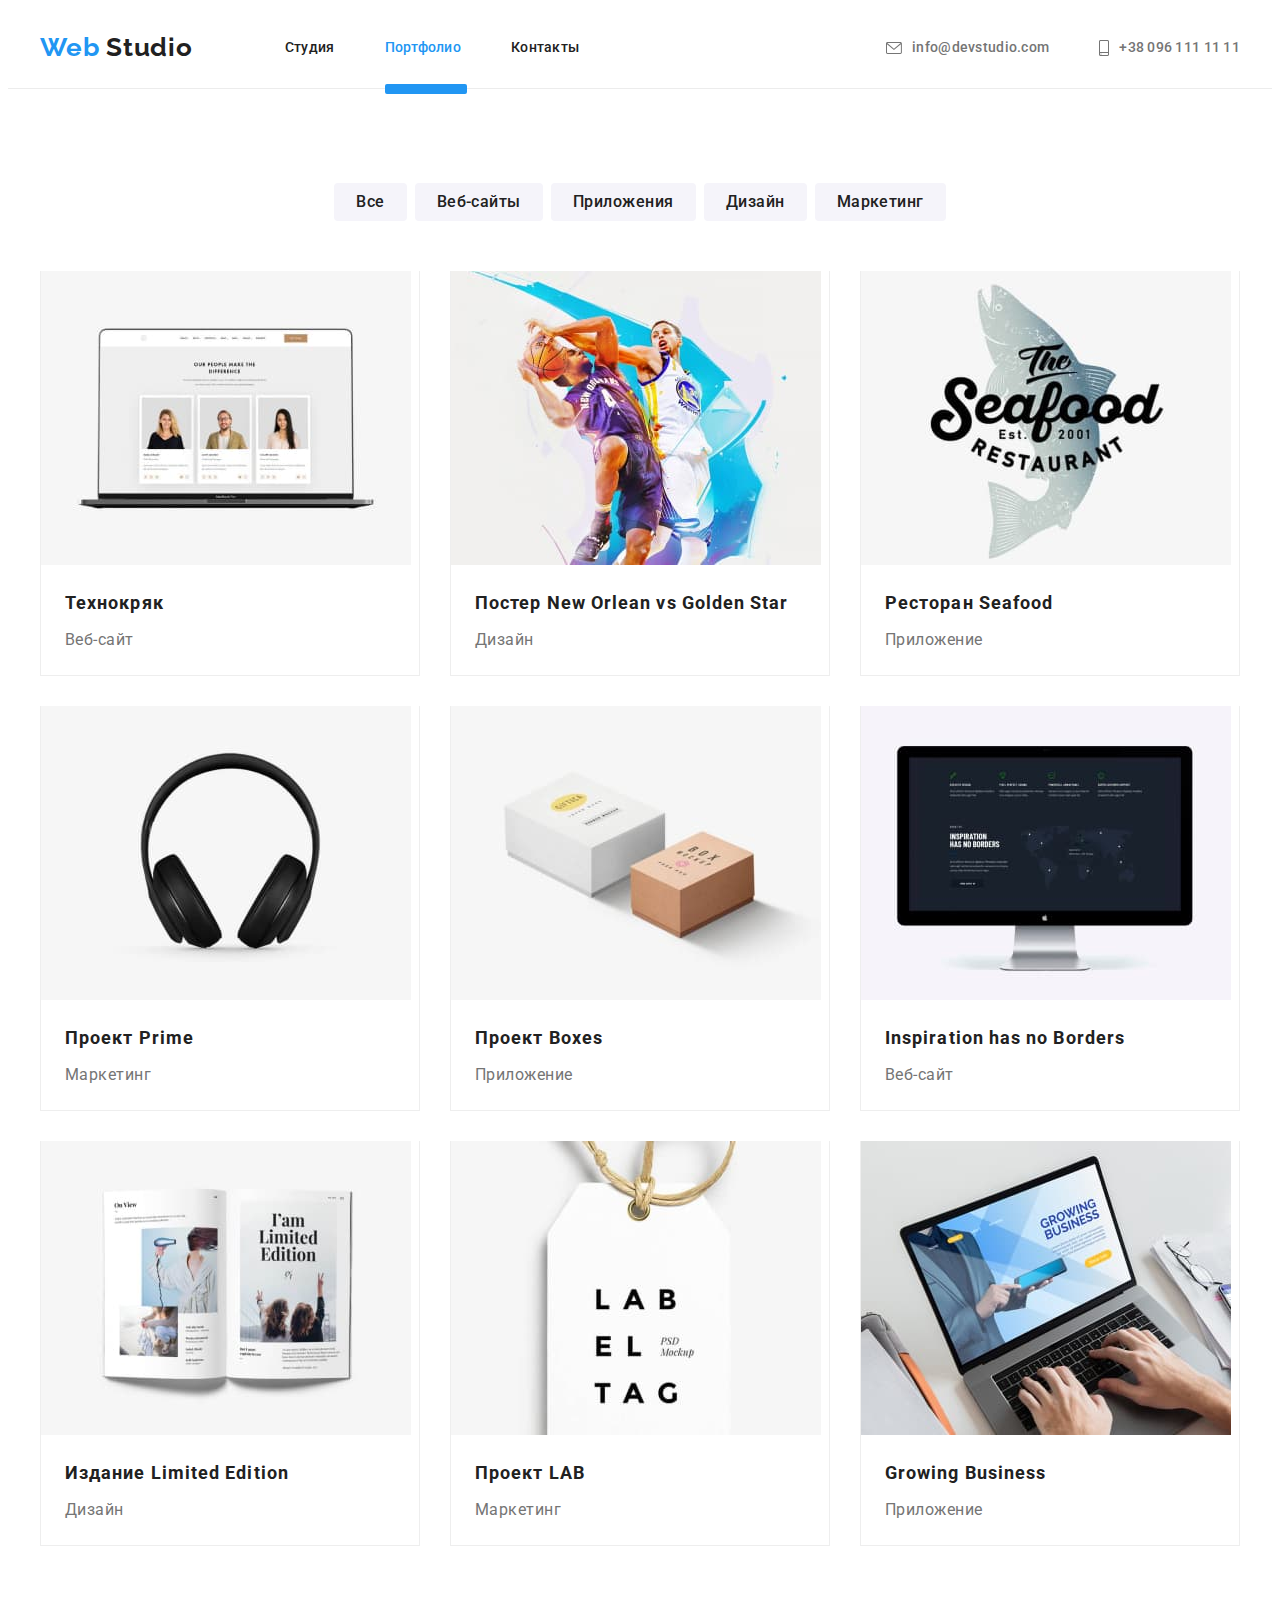
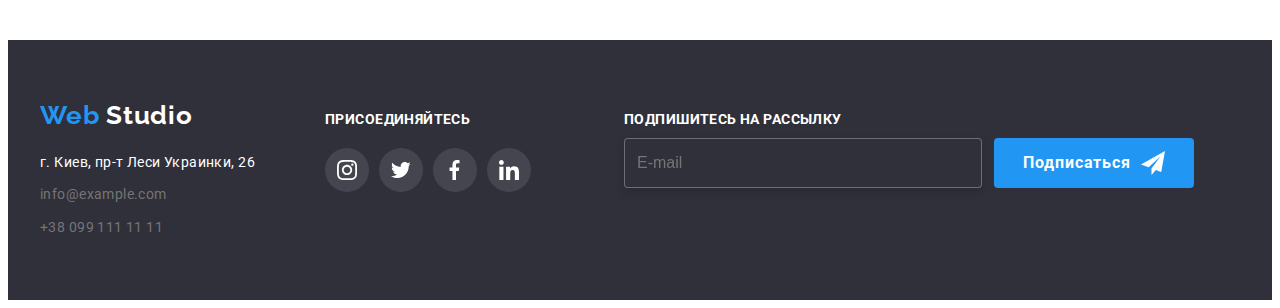
==== commit 8fdaff70: "Рефакторинг футера" ====
--- a/portfolio.html
+++ b/portfolio.html
@@ -265,9 +265,9 @@
 					</a>
 					<address class="address">
 						<ul class="list">
-							<li class="footer-text-margin">
+							<li class="address-list">
 								<a
-									class="footer-text"
+									class="address-list__text"
 									href="https://goo.gl/maps/CnC2TCS1E6ZWtg9c6"
 									target="_blank"
 									rel="noreferrer noopener"
@@ -275,18 +275,18 @@
 									г. Киев, пр-т Леси Украинки, 26
 								</a>
 							</li>
-							<li class="footer-text-margin">
-								<a class="footer-text footer-contacts" href="mailto:info@example.com">info@example.com</a>
+							<li class="address-list">
+								<a class="address-list__text address-list__contacts" href="mailto:info@example.com">info@example.com</a>
 							</li>
-							<li class="footer-text-margin">
-								<a class="footer-text footer-contacts" href="tel:+380991111111">+38 099 111 11 11</a>
+							<li class="address-list">
+								<a class="address-list__text address-list__contacts" href="tel:+380991111111">+38 099 111 11 11</a>
 							</li>
 						</ul>
 					</address>
 				</div>
 				<div class="footer-social-container">
 					<h3 class="secondary-tittle">присоединяйтесь</h3>
-					<ul class="footer-social-list">
+					<ul class="social-list">
 						<li class="social-list__item">
 							<a class="social-list__link" href="https://www.instagram.com/" target="_blank">
 								<svg class="social-list__icon" width="20" height="20">
@@ -319,8 +319,8 @@
 				</div>
         <div class="newsletter-wrapper">
 					<h3 class="secondary-tittle">Подпишитесь на рассылку</h2>
-						<div class="newsletter-wrapper-item">
-							<input class="newsletter" name="user-mail-newsletter" placeholder="E-mail">
+						<div class="newsletter">
+							<input class="newsletter__input" name="user-mail-newsletter" placeholder="E-mail">
 							<button type="submit" class="button">Подписаться
 							<span class="newsletter-icon-wrapper">
 								<svg class="newsletter-icon" width="24" height="24">
--- a/css/main.min.css
+++ b/css/main.min.css
@@ -1,2 +1,2 @@
-:root{--primary-page-color: #ffffff;--primary-text-color: #757575;--secondary-text-color: #212121;--accent-page-color: #2196f3;--hero-background-color: #c4c4c4;--hero-gradient-color: rgba(47, 48, 58, 0.4);--team-section-color: #f5f4fa;--background-button-color: #188ce8;--portfolio-border-color: #eeeeee;--header-border-color: #ececec;--hero-footer-color: #2f303a;--social-icon-color: #afb1b8;--background-social-icon: rgba(255, 255, 255, 0.1);--footer-contacts-color: rgba(255, 255, 255, 0.6);--first-card-shadow: rgba(0, 0, 0, 0.12);--second-card-shadow: rgba(0, 0, 0, 0.14);--third-card-shadow: rgba(0, 0, 0, 0.2);--main-cubic-bezier: cubic-bezier(0.4, 0, 0.2, 1)}.main-tittle{margin-left:auto;margin-right:auto;width:696px;font-weight:900;font-size:44px;line-height:1.36;text-align:center;letter-spacing:0.06em;text-transform:uppercase;color:var(--primary-page-color);margin-bottom:30px}.primary-tittle{margin-bottom:50px;font-weight:700;font-size:36px;line-height:1.16;text-align:center;letter-spacing:0.03em;color:var(--secondary-text-color)}.secondary-tittle{margin-bottom:10px;font-weight:700;font-size:14px;line-height:1.14;letter-spacing:0.03em;text-transform:uppercase;color:var(--secondary-text-color)}.modal-form__tittle{font-weight:700;font-size:20px;line-height:1.15;letter-spacing:0.03em;color:#212121}.text{width:270px;font-size:14px;line-height:1.71;letter-spacing:0.03em}.activity__text{font-weight:700;font-size:14px;line-height:1.14;text-align:center;letter-spacing:0.03em;text-transform:uppercase;color:var(--primary-page-color)}.portfolio-tittle{margin-bottom:4px;font-weight:700;font-size:18px;line-height:2;letter-spacing:0.06em;color:var(--secondary-text-color)}.portfolio-paragraph{font-size:16px;line-height:1.87;letter-spacing:0.03em;color:var(--primary-text-color)}.visually-hidden{position:absolute;width:1px;height:1px;margin:-1px;border:0;padding:0;white-space:nowrap;clip-path:inset(100%);clip:rect(0 0 0 0);overflow:hidden}h1,h2,h3,p{margin-top:0;margin-bottom:0}ul,ol{margin-top:0;margin-bottom:0;padding-left:0;list-style:none}img{display:block;max-width:100%;height:auto}.list{list-style-type:none}.link{text-decoration:none}.page{color:var(--primary-text-color);font-family:"Roboto", sans-serif;background:var(--primary-page-color)}.section{padding-top:94px;padding-bottom:94px}.address{font-style:normal}.container{width:1200px;padding-left:15px;padding-right:15px;margin-left:auto;margin-right:auto}.header{border-bottom:1px solid var(--header-border-color)}.header-container{display:flex;align-items:center;font-weight:500;font-size:14px;line-height:1.14;letter-spacing:0.02em;text-decoration:none}.navigation{display:flex;align-items:center}.nav-list{display:flex;align-items:center}.nav-list .current::after{position:absolute;bottom:0;left:0;content:"";width:100%;height:4px;top:44.4px;border-radius:2px;background-color:#2196f3;border-style:solid}.nav-list__item{position:relative}.nav-list__item:not(:last-child){margin-right:50px}.nav-list__text{color:var(--secondary-text-color);transition-property:color;transition-duration:250ms;transition-timing-function:var(--main-cubic-bezier)}.nav-list__text:hover,.nav-list__text:focus{color:var(--accent-page-color)}.nav-list__text.current{color:var(--accent-page-color)}.contacts{display:flex;margin-left:auto}.contacts__list:not(:last-child){margin-right:50px}.contacts__link{display:flex;align-items:center;font-family:inherit;color:var(--primary-text-color);text-decoration:none;transition-property:color;transition-duration:250ms;transition-timing-function:var(--main-cubic-bezier)}.contacts__link:focus,.contacts__link:hover{color:var(--accent-page-color)}.contacts__icon{fill:var(--primary-text-color);margin-right:10px;cursor:pointer;transition-property:fill;transition-duration:250ms;transition-timing-function:var(--main-cubic-bezier)}.contacts__link:focus .contacts__icon,.contacts__link:hover .contacts__icon{fill:var(--accent-page-color)}.logo{padding-top:24px;padding-bottom:25px;font-family:Raleway;font-weight:700;font-size:26px;line-height:1.19;letter-spacing:0.03em;margin-right:92px;color:var(--secondary-text-color)}.logo-main_accent{color:var(--accent-page-color)}.footer-logo{display:block;margin-bottom:20px;font-family:Raleway;font-weight:700;font-size:26px;line-height:1.19;letter-spacing:0.03em}.logo-footer_accent{color:var(--primary-page-color)}.hero{max-width:1600px;margin-left:auto;margin-right:auto;background-color:var(--h1ero-footer-color);padding-top:200px;padding-bottom:200px;text-align:center}.overlay{background-image:linear-gradient(rgba(47,48,58,0.4), rgba(47,48,58,0.4)),url(../images/bg-hero.jpg);background-color:var(--hero-background-color);background-size:cover;background-repeat:no-repeat;background-position:center}.button{min-width:200px;padding:10px 22px;font-family:inherit;font-weight:700;font-size:16px;line-height:1.87;text-align:center;letter-spacing:0.06em;color:var(--primary-page-color);background:var(--accent-page-color);cursor:pointer;border-radius:4px;border:transparent;transition:color 250ms var(--main-cubic-bezier),background 250ms var(--main-cubic-bezier)}.button:hover{color:var(--primary-page-color);background:var(--background-button-color)}.backdrop-modal{position:fixed;top:0;left:0;width:100vw;height:100vh;background:rgba(0,0,0,0.2);transition:opacity 250ms var(--main-cubic-bezier),visibility 250ms var(--main-cubic-bezier),transform 250ms var(--main-cubic-bezier)}.backdrop-modal.is-hidden{opacity:0;visibility:hidden;pointer-events:none;transform:scale(1.25)}.modal{position:absolute;top:50%;left:50%;padding:40px;transform:translate(-50%, -50%) scale(1);width:528px;height:580px;background:var(--primary-page-color);box-shadow:0px 1px 3px rgba(0,0,0,0.12),0px 1px 1px rgba(0,0,0,0.14),0px 2px 1px rgba(0,0,0,0.2);border-radius:4px}.modal-btn-close{position:absolute;top:8px;right:8px;width:30px;height:30px;display:flex;justify-content:center;align-items:center;padding:0;border-radius:50%;background:var(--primary-page-color);border:1px solid rgba(0,0,0,0.1);cursor:pointer}.modal-btn-close:focus,.modal-btn-close:hover{fill:var(--accent-page-color)}.modal-form__label{display:block;margin-top:10px;font-size:12px;width:100%;line-height:1.16;letter-spacing:0.01em;color:#757575}.modal-form__label:first-of-type{margin-top:12px}.modal-form__input{width:100%;height:40px;padding-left:42px;border:1px solid rgba(33,33,33,0.2);box-sizing:border-box;border-radius:4px;cursor:pointer;transition:border-color 250ms var(--main-cubic-bezier)}.modal-form__input:focus,.modal-form__input:hover{outline:none;border-color:var(--accent-page-color)}.modal-textarea{display:block;width:100%;height:120px;margin-top:4px;padding:16px 12px;border:1px solid rgba(33,33,33,0.2);box-sizing:border-box;border-radius:4px;resize:none;transition:border-color 250ms var(--main-cubic-bezier)}.modal-textarea:focus,.modal-textarea:hover{border-color:var(--accent-page-color)}.modal-checkbox-wrapper{width:100%;margin-top:25px}.modal-checkbox{-webkit-appearance:none;-moz-appearance:none;appearance:none;position:absolute}.modal-checkbox-label{display:flex;justify-content:center;align-items:center;font-size:14px}.checkbox-icon{display:inline-block;margin-right:8px;content:'';width:16px;height:15px;border:2px solid var(--secondary-text-color);cursor:pointer;border-radius:2px}.modal-checkbox:checked+.checkbox-icon{background-position:center;background-image:url(../images/icon-check2.svg);background-repeat:no-repeat;background-color:var(--accent-page-color);border-color:var(--accent-page-color)}.modal-form .button{display:block;margin-top:30px;margin-left:auto;margin-right:auto}.modal-icons-wrapper{position:relative;margin-top:4px}.modal__icons{position:absolute;top:50%;left:12px;transform:translateY(-50%);transition:fill 250ms var(--main-cubic-bezier)}.modal-form__input:focus+.modal__icons,.modal-form__input:hover+.modal__icons{fill:var(--accent-page-color)}.advantages-icon-box{display:flex;justify-content:center;align-items:center;margin-bottom:30px;width:270px;height:120px;background-color:var(--team-section-color);border-radius:4px}.advantages{display:flex;align-items:center}.advantages__list:not(:last-child){margin-right:30px}.section-activity{padding-top:0px}.activity{display:flex}.activity__item:not(:last-child){margin-right:30px}.activity__image-wrapper{position:relative}.activity__text-wrapper{position:absolute;bottom:0;left:0;display:flex;justify-content:center;align-items:center;height:70px;width:100%;background:rgba(47,48,58,0.8)}.section-team{background-color:var(--team-section-color)}.team-list{display:flex}.team-list__item:not(:last-child){margin-right:30px}.team-card{padding-top:30px;padding-bottom:30px}.team-card__initials{font-weight:500;font-size:16px;line-height:1.18;text-align:center;letter-spacing:0.03em;color:var(--secondary-text-color)}.team-card__position{margin-top:10px;font-size:16px;line-height:1.18;text-align:center;letter-spacing:0.03em;margin-bottom:16px}.сard-background{background:var(--primary-page-color);box-shadow:0px 1px 3px var(--first-card-shadow),0px 1px 1px var(--second-card-shadow),0px 2px 1px var(--third-card-shadow);border-radius:0px 0px 4px 4px}.social-list{display:flex;justify-content:center;align-items:center}.social-list__item:not(:last-child){margin-right:10px}.social-list__link{display:flex;justify-content:center;align-items:center;width:44px;height:44px;border-radius:50%;transition-property:background-color;transition-duration:250ms;transition-timing-function:var(--main-cubic-bezier)}.social-list__link:focus,.social-list__link:hover{background-color:var(--accent-page-color)}.social-list__link:focus .social-list__icon,.social-list__link:hover .social-list__icon{fill:var(--primary-page-color)}.social-list__icon{fill:var(--social-icon-color);transition-property:fill;transition-duration:250ms;transition-timing-function:var(--main-cubic-bezier)}.clients{display:flex}.clients-list{width:170px;height:92px}.clients-list:not(:last-child){margin-right:30px}.clients-icon{width:106px;height:60px;fill:var(--social-icon-color);transition-property:fill;transition-duration:250ms;transition-timing-function:var(--main-cubic-bezier)}.clients-link{display:flex;justify-content:center;align-items:center;width:100%;height:100%;border:1px solid var(--social-icon-color);border-radius:4px;transition-property:color;transition-duration:250ms;transition-timing-function:var(--main-cubic-bezier)}.clients-link:hover,.clients-link:focus{border:1px solid var(--accent-page-color)}.clients-link:hover .clients-icon,.clients-link:focus .clients-icon{fill:var(--accent-page-color)}.footer{background-color:var(--hero-footer-color);padding-top:60px;padding-bottom:60px}.footer-text{font-family:inherit;font-size:14px;line-height:1.71;letter-spacing:0.03em;color:var(--primary-page-color);text-decoration:none;transition-property:color;transition-duration:250ms;transition-timing-function:var(--main-cubic-bezier)}.footer-contacts{color:var(--footer-contacts-color)}.footer-text:hover,.footer-text:focus{color:var(--accent-page-color)}.footer-text-margin:not(:last-child){margin-bottom:9px}.footer-wrapper{display:flex;align-items:baseline}.footer-contacts-wrapper{display:flex;flex-direction:column;flex-grow:1}.footer-social-container{margin-left:70px}.footer-social-container .secondary-tittle{margin-bottom:20px}.footer-social-list{display:flex;align-items:center}.footer-social-container .secondary-tittle{color:var(--primary-page-color)}.footer-social-container .social-list-icon{fill:var(--primary-page-color)}.footer-social-container .social-list-link{background-color:var(--background-social-icon)}.footer-social-container .social-list-link:hover,.footer-social-container .social-list-link:focus{background-color:var(--accent-page-color)}.footer-social-container .social-list-link:hover .social-list-icon,.footer-social-container .social-list-link:focus .social-list-icon{fill:var(--primary-page-color)}.newsletter-wrapper{width:570px;margin-left:93px}.newsletter-wrapper-item{display:flex;align-items:center}.newsletter-wrapper-item .button{display:flex;justify-content:center;align-items:center;height:50px}.newsletter{width:358px;height:50px;margin-right:12px;padding-left:12px;background-color:var(--hero-footer-color);color:var(--primary-page-color);border:1px solid rgba(255,255,255,0.3);box-sizing:border-box;filter:drop-shadow(0px 4px 4px rgba(0,0,0,0.15));border-radius:4px}.newsletter:placeholder-shown{font-size:16px;line-height:1.25;color:var(--footer-contacts-color)}.newsletter-wrapper .secondary-tittle{color:var(--primary-page-color)}.newsletter-icon-wrapper{display:flex;align-items:center;margin-left:10px}.portfolio-button{padding:6px 22px;font-family:inherit;font-weight:500;font-size:16px;line-height:1.62;text-align:center;letter-spacing:0.03em;color:var(--secondary-text-color);background-color:var(--team-section-color);cursor:pointer;border-radius:4px;border:transparent;transition-property:color, background, box-shadow;transition-duration:250ms;transition-timing-function:var(--main-cubic-bezier)}.portfolio-button-item:not(:last-child){margin-right:8px}.portfolio-button:hover,.portfolio-button:focus{color:var(--primary-page-color);background:var(--accent-page-color);box-shadow:0px 3px 1px rgba(0,0,0,0.1),0px 1px 2px rgba(0,0,0,0.08),0px 2px 2px rgba(0,0,0,0.12)}.portfolio-button-list{display:flex;justify-content:center;margin-bottom:50px}.portfolio-image{display:flex;flex-wrap:wrap;margin-left:-30px;margin-top:-30px}.portfolio-image-list{flex-basis:calc((100% - 90px) / 3);margin-left:30px;margin-top:30px;border:1px solid var(--portfolio-border-color);border-top:none;background:var(--primary-page-color);box-sizing:border-box}.portfolio-image-link{position:relative;display:block;text-decoration:none;transition-property:box-shadow;transition-duration:250ms;transition-timing-function:var(--main-cubic-bezier)}.portfolio-image-link:hover,.portfolio-image-link:focus{box-shadow:0px 1px 1px rgba(0,0,0,0.12),0px 4px 4px rgba(0,0,0,0.06),1px 4px 6px rgba(0,0,0,0.16)}.portfolio-image-background{padding:20px 24px}.container-img-overlay{position:relative;overflow:hidden}.overlay-portfolio{position:absolute;top:0;left:0;width:100%;height:100%;background-color:rgba(33,150,243,0.9);transform:translateY(100%);transition:transform 250ms var(--main-cubic-bezier),overflow 250ms var(--main-cubic-bezier)}.text-overlay{padding-left:24px;padding-top:63px;font-size:18px;font-weight:400;line-height:28px;letter-spacing:0.03em;color:#fff}.portfolio-image-link:hover .overlay-portfolio,.portfolio-image-link:focus .overlay-portfolio{transform:translateY(0);overflow:visible}
+:root{--primary-page-color: #ffffff;--primary-text-color: #757575;--secondary-text-color: #212121;--accent-page-color: #2196f3;--hero-background-color: #c4c4c4;--hero-gradient-color: rgba(47, 48, 58, 0.4);--team-section-color: #f5f4fa;--background-button-color: #188ce8;--portfolio-border-color: #eeeeee;--header-border-color: #ececec;--hero-footer-color: #2f303a;--social-icon-color: #afb1b8;--background-social-icon: rgba(255, 255, 255, 0.1);--footer-contacts-color: rgba(255, 255, 255, 0.6);--first-card-shadow: rgba(0, 0, 0, 0.12);--second-card-shadow: rgba(0, 0, 0, 0.14);--third-card-shadow: rgba(0, 0, 0, 0.2);--main-cubic-bezier: cubic-bezier(0.4, 0, 0.2, 1)}.main-tittle{margin-left:auto;margin-right:auto;width:696px;font-weight:900;font-size:44px;line-height:1.36;text-align:center;letter-spacing:0.06em;text-transform:uppercase;color:var(--primary-page-color);margin-bottom:30px}.primary-tittle{margin-bottom:50px;font-weight:700;font-size:36px;line-height:1.16;text-align:center;letter-spacing:0.03em;color:var(--secondary-text-color)}.secondary-tittle{margin-bottom:10px;font-weight:700;font-size:14px;line-height:1.14;letter-spacing:0.03em;text-transform:uppercase;color:var(--secondary-text-color)}.modal-form__tittle{font-weight:700;font-size:20px;line-height:1.15;letter-spacing:0.03em;color:#212121}.text{width:270px;font-size:14px;line-height:1.71;letter-spacing:0.03em}.activity__text{font-weight:700;font-size:14px;line-height:1.14;text-align:center;letter-spacing:0.03em;text-transform:uppercase;color:var(--primary-page-color)}.portfolio-tittle{margin-bottom:4px;font-weight:700;font-size:18px;line-height:2;letter-spacing:0.06em;color:var(--secondary-text-color)}.portfolio-paragraph{font-size:16px;line-height:1.87;letter-spacing:0.03em;color:var(--primary-text-color)}.visually-hidden{position:absolute;width:1px;height:1px;margin:-1px;border:0;padding:0;white-space:nowrap;clip-path:inset(100%);clip:rect(0 0 0 0);overflow:hidden}h1,h2,h3,p{margin-top:0;margin-bottom:0}ul,ol{margin-top:0;margin-bottom:0;padding-left:0;list-style:none}img{display:block;max-width:100%;height:auto}.list{list-style-type:none}.link{text-decoration:none}.page{color:var(--primary-text-color);font-family:"Roboto", sans-serif;background:var(--primary-page-color)}.section{padding-top:94px;padding-bottom:94px}.address{font-style:normal}.container{width:1200px;padding-left:15px;padding-right:15px;margin-left:auto;margin-right:auto}.header{border-bottom:1px solid var(--header-border-color)}.header-container{display:flex;align-items:center;font-weight:500;font-size:14px;line-height:1.14;letter-spacing:0.02em;text-decoration:none}.navigation{display:flex;align-items:center}.nav-list{display:flex;align-items:center}.nav-list .current::after{position:absolute;bottom:0;left:0;content:"";width:100%;height:4px;top:44.4px;border-radius:2px;background-color:#2196f3;border-style:solid}.nav-list__item{position:relative}.nav-list__item:not(:last-child){margin-right:50px}.nav-list__text{color:var(--secondary-text-color);transition-property:color;transition-duration:250ms;transition-timing-function:var(--main-cubic-bezier)}.nav-list__text:hover,.nav-list__text:focus{color:var(--accent-page-color)}.nav-list__text.current{color:var(--accent-page-color)}.contacts{display:flex;margin-left:auto}.contacts__list:not(:last-child){margin-right:50px}.contacts__link{display:flex;align-items:center;font-family:inherit;color:var(--primary-text-color);text-decoration:none;transition-property:color;transition-duration:250ms;transition-timing-function:var(--main-cubic-bezier)}.contacts__link:focus,.contacts__link:hover{color:var(--accent-page-color)}.contacts__icon{fill:var(--primary-text-color);margin-right:10px;cursor:pointer;transition-property:fill;transition-duration:250ms;transition-timing-function:var(--main-cubic-bezier)}.contacts__link:focus .contacts__icon,.contacts__link:hover .contacts__icon{fill:var(--accent-page-color)}.logo{padding-top:24px;padding-bottom:25px;font-family:Raleway;font-weight:700;font-size:26px;line-height:1.19;letter-spacing:0.03em;margin-right:92px;color:var(--secondary-text-color)}.logo-main_accent{color:var(--accent-page-color)}.footer-logo{display:block;margin-bottom:20px;font-family:Raleway;font-weight:700;font-size:26px;line-height:1.19;letter-spacing:0.03em}.logo-footer_accent{color:var(--primary-page-color)}.hero{max-width:1600px;margin-left:auto;margin-right:auto;background-color:var(--h1ero-footer-color);padding-top:200px;padding-bottom:200px;text-align:center}.overlay{background-image:linear-gradient(rgba(47,48,58,0.4), rgba(47,48,58,0.4)),url(../images/bg-hero.jpg);background-color:var(--hero-background-color);background-size:cover;background-repeat:no-repeat;background-position:center}.button{min-width:200px;padding:10px 22px;font-family:inherit;font-weight:700;font-size:16px;line-height:1.87;text-align:center;letter-spacing:0.06em;color:var(--primary-page-color);background:var(--accent-page-color);cursor:pointer;border-radius:4px;border:transparent;transition:color 250ms var(--main-cubic-bezier),background 250ms var(--main-cubic-bezier)}.button:hover{color:var(--primary-page-color);background:var(--background-button-color)}.backdrop-modal{position:fixed;top:0;left:0;width:100vw;height:100vh;background:rgba(0,0,0,0.2);transition:opacity 250ms var(--main-cubic-bezier),visibility 250ms var(--main-cubic-bezier),transform 250ms var(--main-cubic-bezier)}.backdrop-modal.is-hidden{opacity:0;visibility:hidden;pointer-events:none;transform:scale(1.25)}.modal{position:absolute;top:50%;left:50%;padding:40px;transform:translate(-50%, -50%) scale(1);width:528px;height:580px;background:var(--primary-page-color);box-shadow:0px 1px 3px rgba(0,0,0,0.12),0px 1px 1px rgba(0,0,0,0.14),0px 2px 1px rgba(0,0,0,0.2);border-radius:4px}.modal-btn-close{position:absolute;top:8px;right:8px;width:30px;height:30px;display:flex;justify-content:center;align-items:center;padding:0;border-radius:50%;background:var(--primary-page-color);border:1px solid rgba(0,0,0,0.1);cursor:pointer}.modal-btn-close:focus,.modal-btn-close:hover{fill:var(--accent-page-color)}.modal-form__label{display:block;margin-top:10px;font-size:12px;width:100%;line-height:1.16;letter-spacing:0.01em;color:#757575}.modal-form__label:first-of-type{margin-top:12px}.modal-form__input{width:100%;height:40px;padding-left:42px;border:1px solid rgba(33,33,33,0.2);box-sizing:border-box;border-radius:4px;cursor:pointer;transition:border-color 250ms var(--main-cubic-bezier)}.modal-form__input:focus,.modal-form__input:hover{outline:none;border-color:var(--accent-page-color)}.modal-textarea{display:block;width:100%;height:120px;margin-top:4px;padding:16px 12px;border:1px solid rgba(33,33,33,0.2);box-sizing:border-box;border-radius:4px;resize:none;transition:border-color 250ms var(--main-cubic-bezier)}.modal-textarea:focus,.modal-textarea:hover{border-color:var(--accent-page-color)}.modal-checkbox-wrapper{width:100%;margin-top:25px}.modal-checkbox{-webkit-appearance:none;-moz-appearance:none;appearance:none;position:absolute}.modal-checkbox-label{display:flex;justify-content:center;align-items:center;font-size:14px}.checkbox-icon{display:inline-block;margin-right:8px;content:'';width:16px;height:15px;border:2px solid var(--secondary-text-color);cursor:pointer;border-radius:2px}.modal-checkbox:checked+.checkbox-icon{background-position:center;background-image:url(../images/icon-check2.svg);background-repeat:no-repeat;background-color:var(--accent-page-color);border-color:var(--accent-page-color)}.modal-form .button{display:block;margin-top:30px;margin-left:auto;margin-right:auto}.modal-icons-wrapper{position:relative;margin-top:4px}.modal__icons{position:absolute;top:50%;left:12px;transform:translateY(-50%);transition:fill 250ms var(--main-cubic-bezier)}.modal-form__input:focus+.modal__icons,.modal-form__input:hover+.modal__icons{fill:var(--accent-page-color)}.advantages-icon-box{display:flex;justify-content:center;align-items:center;margin-bottom:30px;width:270px;height:120px;background-color:var(--team-section-color);border-radius:4px}.advantages{display:flex;align-items:center}.advantages__list:not(:last-child){margin-right:30px}.section-activity{padding-top:0px}.activity{display:flex}.activity__item:not(:last-child){margin-right:30px}.activity__image-wrapper{position:relative}.activity__text-wrapper{position:absolute;bottom:0;left:0;display:flex;justify-content:center;align-items:center;height:70px;width:100%;background:rgba(47,48,58,0.8)}.section-team{background-color:var(--team-section-color)}.team-list{display:flex}.team-list__item:not(:last-child){margin-right:30px}.team-card{padding-top:30px;padding-bottom:30px}.team-card__initials{font-weight:500;font-size:16px;line-height:1.18;text-align:center;letter-spacing:0.03em;color:var(--secondary-text-color)}.team-card__position{margin-top:10px;font-size:16px;line-height:1.18;text-align:center;letter-spacing:0.03em;margin-bottom:16px}.сard-background{background:var(--primary-page-color);box-shadow:0px 1px 3px var(--first-card-shadow),0px 1px 1px var(--second-card-shadow),0px 2px 1px var(--third-card-shadow);border-radius:0px 0px 4px 4px}.social-list{display:flex;justify-content:center;align-items:center}.social-list__item:not(:last-child){margin-right:10px}.social-list__link{display:flex;justify-content:center;align-items:center;width:44px;height:44px;border-radius:50%;transition-property:background-color;transition-duration:250ms;transition-timing-function:var(--main-cubic-bezier)}.social-list__link:focus,.social-list__link:hover{background-color:var(--accent-page-color)}.social-list__icon{fill:var(--social-icon-color);transition-property:fill;transition-duration:250ms;transition-timing-function:var(--main-cubic-bezier)}.social-list__link:focus .social-list__icon,.social-list__link:hover .social-list__icon{fill:var(--primary-page-color)}.clients-list{display:flex}.clients-list__item{width:170px;height:92px}.clients-list__item:not(:last-child){margin-right:30px}.clients-list__link{display:flex;justify-content:center;align-items:center;width:100%;height:100%;border:1px solid var(--social-icon-color);border-radius:4px;transition-property:color;transition-duration:250ms;transition-timing-function:var(--main-cubic-bezier)}.clients-list__link:hover,.clients-list__link:focus{border:1px solid var(--accent-page-color)}.clients-list__icon{width:106px;height:60px;fill:var(--social-icon-color);transition-property:fill;transition-duration:250ms;transition-timing-function:var(--main-cubic-bezier)}.clients-list__link:hover .clients-list__icon,.clients-list__link:focus .clients-list__icon{fill:var(--accent-page-color)}.footer{padding-top:60px;padding-bottom:60px;background-color:var(--hero-footer-color)}.footer-wrapper{display:flex;align-items:baseline}.address-list:not(:last-child){margin-bottom:9px}.address-list__text{font-family:inherit;font-size:14px;line-height:1.71;letter-spacing:0.03em;color:var(--primary-page-color);text-decoration:none;transition-property:color;transition-duration:250ms;transition-timing-function:var(--main-cubic-bezier)}.address-list__text:hover,.address-list__text:focus{color:var(--accent-page-color)}.address-list__contacts{color:var(--address-list__contacts-color)}.contacts-wrapper{display:flex;flex-direction:column;flex-grow:1}.footer-social-container{margin-left:70px}.footer-social-container .secondary-tittle{margin-bottom:20px}.footer-social-container .secondary-tittle{color:var(--primary-page-color)}.footer-social-container .social-list__icon{fill:var(--primary-page-color)}.footer-social-container .social-list__link{background-color:var(--background-social-icon)}.footer-social-container .social-list__link:hover,.footer-social-container .social-list__link:focus{background-color:var(--accent-page-color)}.footer-social-container .social-list__link:hover .social-list__icon,.footer-social-container .social-list__link:focus .social-list__icon{fill:var(--primary-page-color)}.newsletter-wrapper{width:570px;margin-left:93px}.newsletter-wrapper .secondary-tittle{color:var(--primary-page-color)}.newsletter{display:flex;align-items:center}.newsletter .button{display:flex;justify-content:center;align-items:center;height:50px}.newsletter__input{width:358px;height:50px;margin-right:12px;padding-left:12px;background-color:var(--hero-footer-color);color:var(--primary-page-color);border:1px solid rgba(255,255,255,0.3);box-sizing:border-box;filter:drop-shadow(0px 4px 4px rgba(0,0,0,0.15));border-radius:4px}.newsletter__input:placeholder-shown{font-size:16px;line-height:1.25;color:var(--footer-contacts-color)}.newsletter-icon-wrapper{display:flex;align-items:center;margin-left:10px}.portfolio-button{padding:6px 22px;font-family:inherit;font-weight:500;font-size:16px;line-height:1.62;text-align:center;letter-spacing:0.03em;color:var(--secondary-text-color);background-color:var(--team-section-color);cursor:pointer;border-radius:4px;border:transparent;transition-property:color, background, box-shadow;transition-duration:250ms;transition-timing-function:var(--main-cubic-bezier)}.portfolio-button-item:not(:last-child){margin-right:8px}.portfolio-button:hover,.portfolio-button:focus{color:var(--primary-page-color);background:var(--accent-page-color);box-shadow:0px 3px 1px rgba(0,0,0,0.1),0px 1px 2px rgba(0,0,0,0.08),0px 2px 2px rgba(0,0,0,0.12)}.portfolio-button-list{display:flex;justify-content:center;margin-bottom:50px}.portfolio-image{display:flex;flex-wrap:wrap;margin-left:-30px;margin-top:-30px}.portfolio-image-list{flex-basis:calc((100% - 90px) / 3);margin-left:30px;margin-top:30px;border:1px solid var(--portfolio-border-color);border-top:none;background:var(--primary-page-color);box-sizing:border-box}.portfolio-image-link{position:relative;display:block;text-decoration:none;transition-property:box-shadow;transition-duration:250ms;transition-timing-function:var(--main-cubic-bezier)}.portfolio-image-link:hover,.portfolio-image-link:focus{box-shadow:0px 1px 1px rgba(0,0,0,0.12),0px 4px 4px rgba(0,0,0,0.06),1px 4px 6px rgba(0,0,0,0.16)}.portfolio-image-background{padding:20px 24px}.container-img-overlay{position:relative;overflow:hidden}.overlay-portfolio{position:absolute;top:0;left:0;width:100%;height:100%;background-color:rgba(33,150,243,0.9);transform:translateY(100%);transition:transform 250ms var(--main-cubic-bezier),overflow 250ms var(--main-cubic-bezier)}.text-overlay{padding-left:24px;padding-top:63px;font-size:18px;font-weight:400;line-height:28px;letter-spacing:0.03em;color:#fff}.portfolio-image-link:hover .overlay-portfolio,.portfolio-image-link:focus .overlay-portfolio{transform:translateY(0);overflow:visible}
 /*# sourceMappingURL=main.min.css.map */